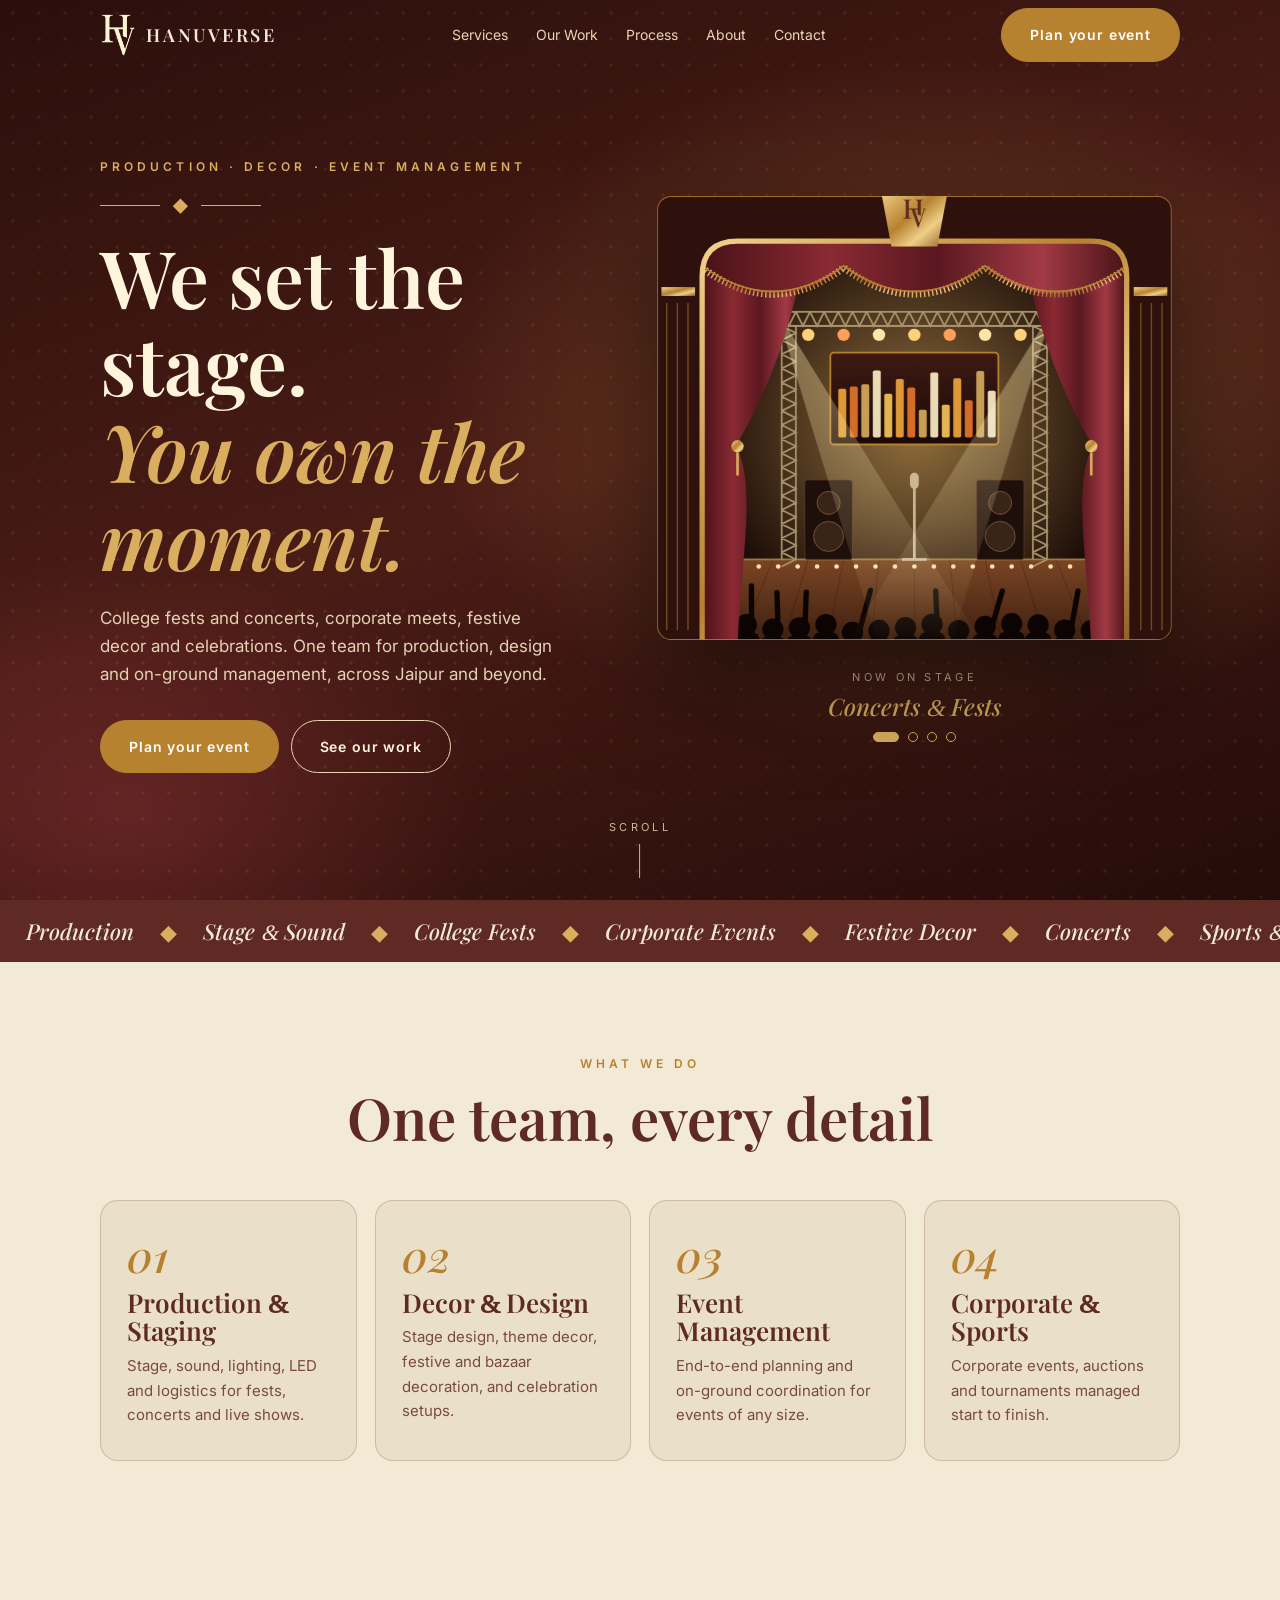
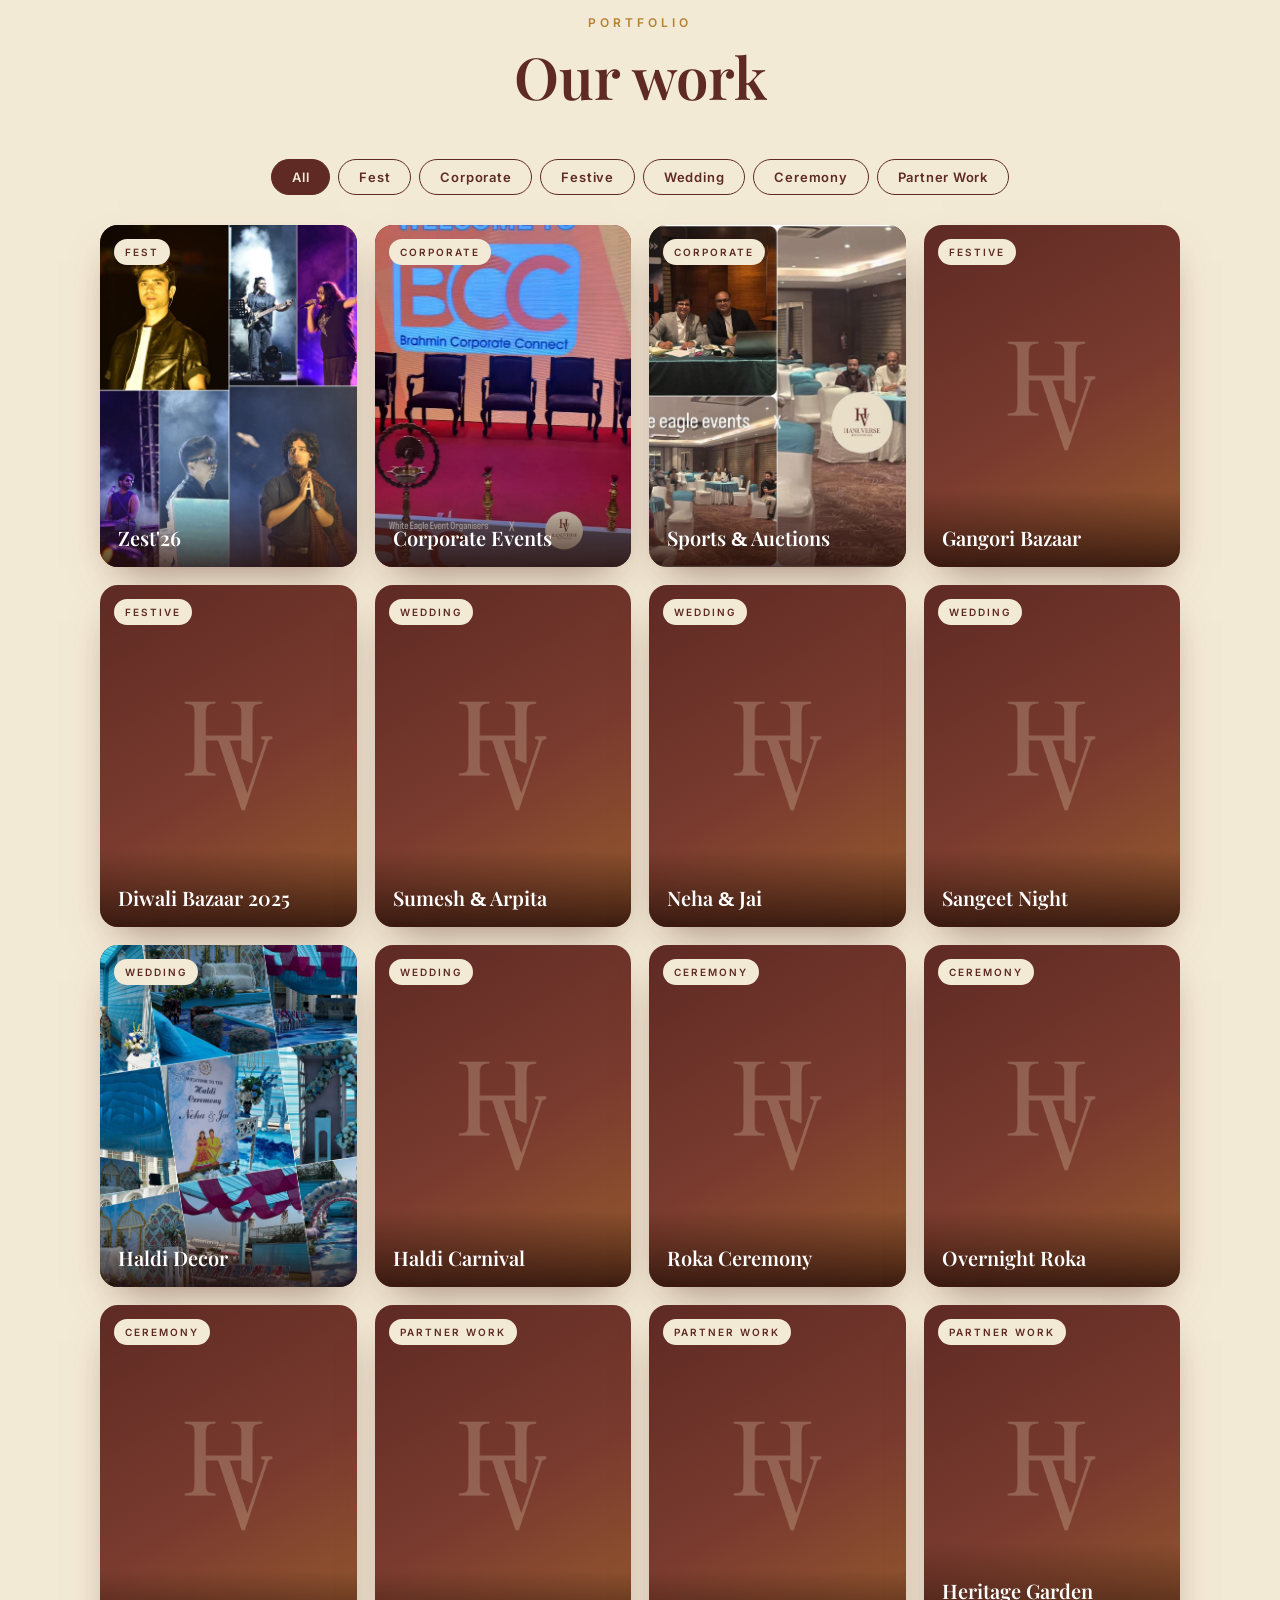
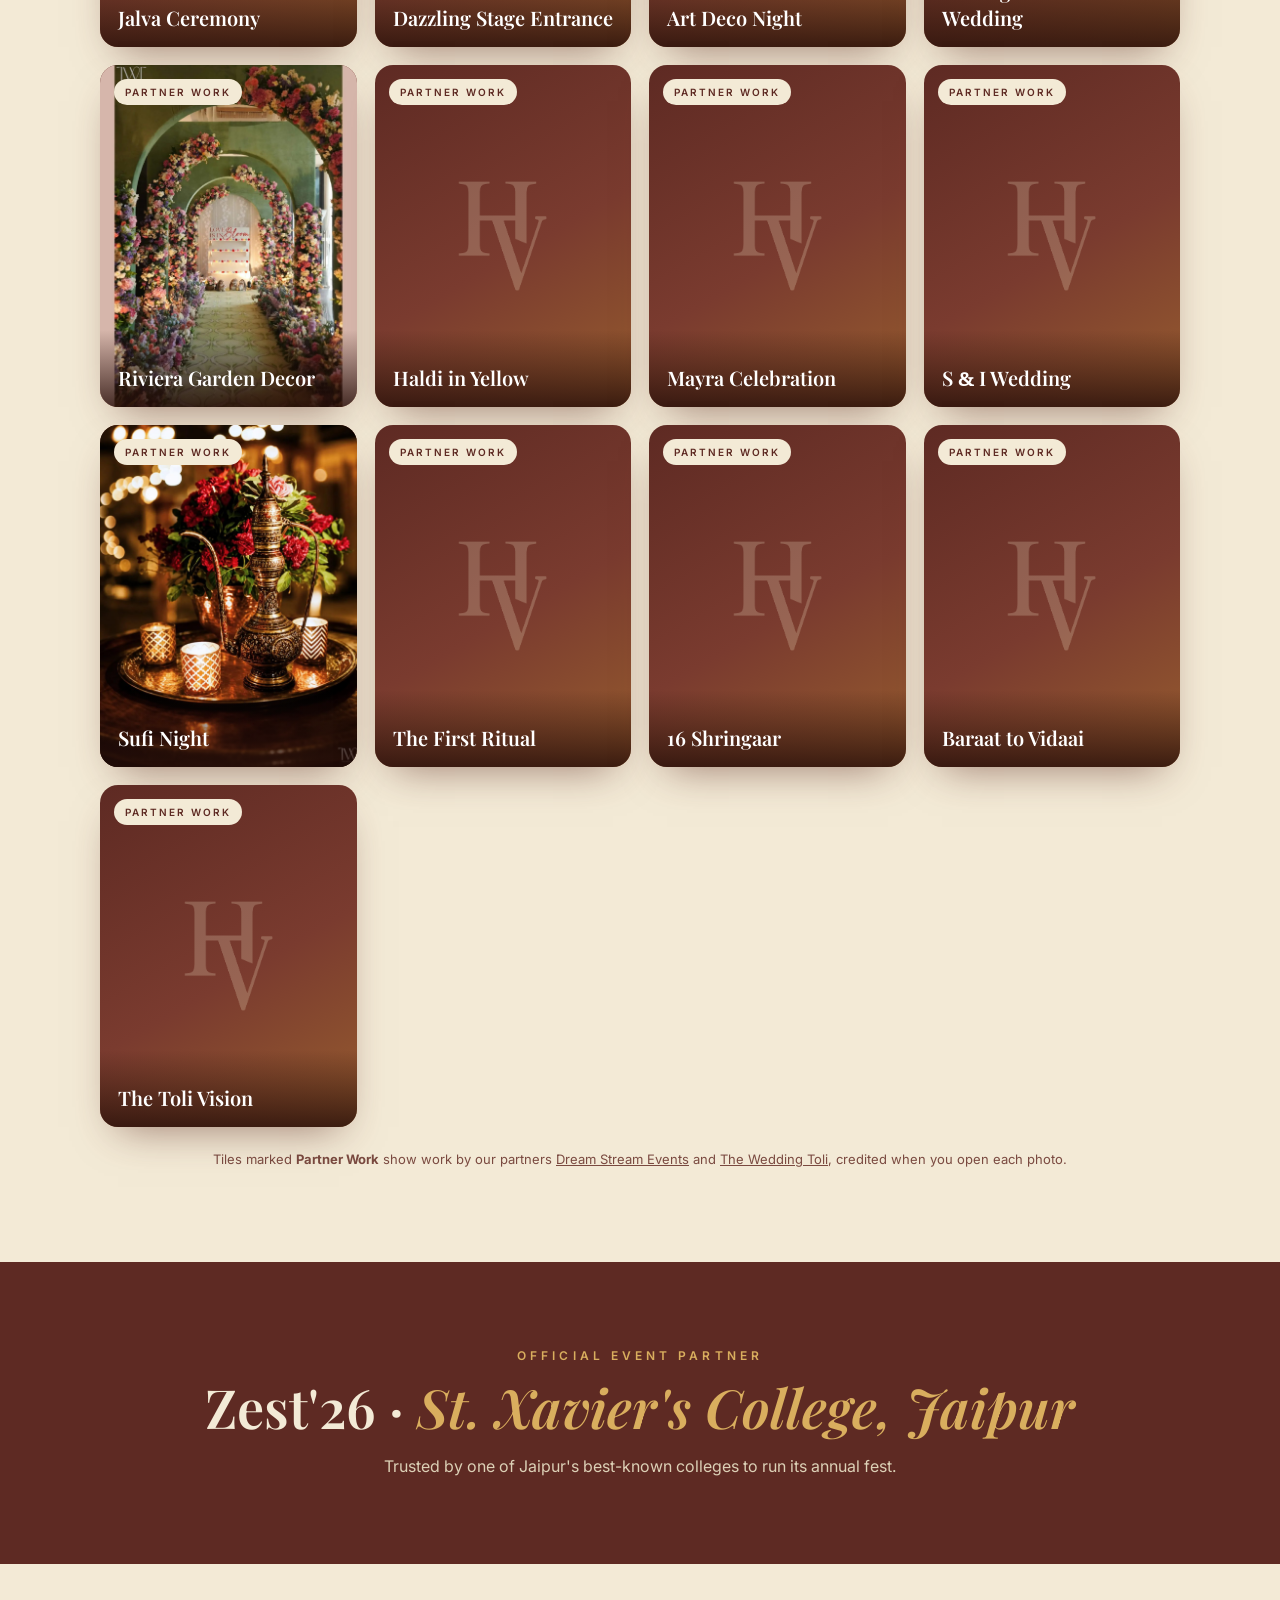
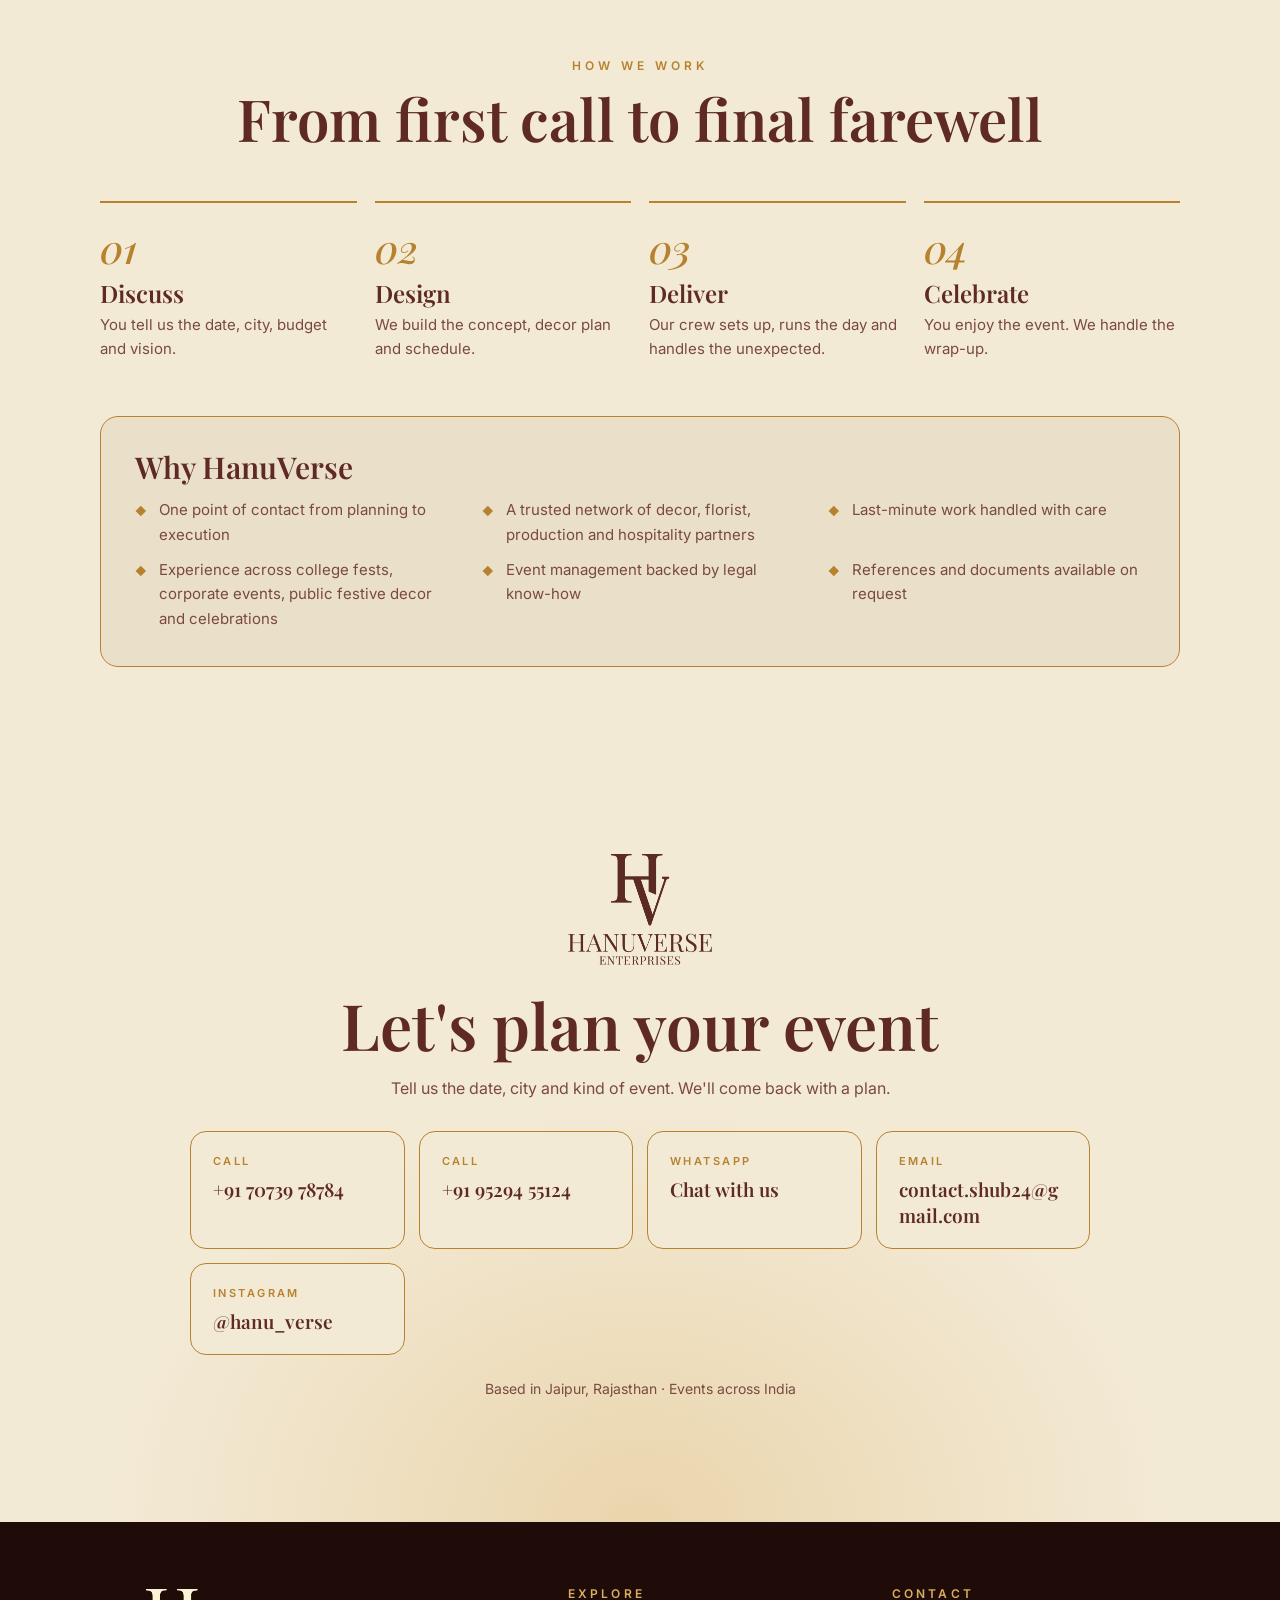
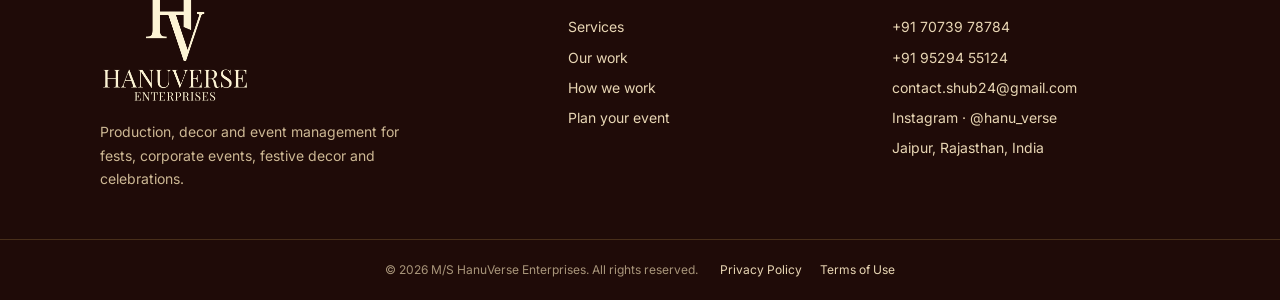
==== index.html @ 7cacaa83 "Add HanuVerse Enterprises website Single-page static site for M/S HanuVerse Enterprises (event produ" ====
<!doctype html>
<html lang="en">
<head>
<meta charset="utf-8">
<meta name="viewport" content="width=device-width, initial-scale=1, viewport-fit=cover">
<title>HanuVerse Enterprises | Event Production, Decor &amp; Management, Jaipur</title>
<meta name="description" content="HanuVerse Enterprises handles event production, stage and decor, and on-ground management for college fests, corporate events, festive decor and celebrations in Jaipur and beyond.">
<meta name="theme-color" content="#F3EAD6">
<meta property="og:type" content="website">
<meta property="og:site_name" content="HanuVerse Enterprises">
<meta property="og:title" content="HanuVerse Enterprises | Event Production, Decor &amp; Management">
<meta property="og:description" content="Production, decor and on-ground management for college fests, corporate events, festive decor and celebrations in Jaipur and beyond.">
<meta property="og:image" content="img/og.jpg">
<meta name="twitter:card" content="summary_large_image">
<link rel="icon" href="img/favicon.png" type="image/png">
<link rel="apple-touch-icon" href="img/apple-touch-icon.png">
<link rel="preconnect" href="https://fonts.googleapis.com">
<link rel="preconnect" href="https://fonts.gstatic.com" crossorigin>
<link href="https://fonts.googleapis.com/css2?family=Playfair+Display:ital,wght@0,500;0,600;0,700;1,500&family=Inter:wght@400;500;600&display=swap" rel="stylesheet">
<script>(function(d){d.classList.add("js");var s=false;try{s=sessionStorage.getItem("hv-seen")==="1";sessionStorage.setItem("hv-seen","1")}catch(e){}if(!s&&!(window.matchMedia&&matchMedia("(prefers-reduced-motion: reduce)").matches))d.classList.add("intro","lock")})(document.documentElement)</script>
<style>
/* plain classic ampersand instead of Playfair's ornate one */
@font-face{font-family:"HV Amp";src:local("Georgia"),local("Times New Roman"),local("Liberation Serif");unicode-range:U+0026}
:root{
  --cream:#F3EAD6; --paper:#EADFC8; --stone:#DCD0B6; --ink:#5E2A23; --ink-2:#7A4A40;
  --gold:#B7822F; --gold-2:#D9AE5E; --line:rgba(91,42,34,.2);
  --serif:"HV Amp","Playfair Display",Georgia,serif;
}
*{box-sizing:border-box;margin:0;padding:0}
html{scroll-behavior:smooth}
body{background:var(--cream);color:var(--ink);font:400 16px/1.65 Inter,system-ui,sans-serif;-webkit-font-smoothing:antialiased;overflow-x:hidden}
html.lock{overflow:hidden}
h1,h2,h3{font-family:var(--serif);font-weight:600;line-height:1.1}
a{color:inherit}
img{display:block;max-width:100%}
.wrap{max-width:1120px;margin:0 auto;padding:0 20px}
.eyebrow{font-size:12px;letter-spacing:.34em;color:var(--gold);text-transform:uppercase;font-weight:600}
.btn{display:inline-block;background:var(--ink);color:var(--cream);padding:14px 28px;border-radius:999px;text-decoration:none;font-weight:600;font-size:14px;letter-spacing:.06em;border:1.5px solid var(--ink);transition:.25s;cursor:pointer}
.btn:hover{background:var(--gold);border-color:var(--gold);transform:translateY(-2px);box-shadow:0 10px 24px -10px rgba(91,42,34,.5)}
.btn.ghost{background:transparent;color:var(--ink)}
.btn.ghost:hover{background:var(--ink);color:var(--cream);border-color:var(--ink)}

/* ---------- opening: velvet curtain reveal ---------- */
#intro{display:none;position:fixed;inset:0;z-index:100;overflow:hidden;background:#140605;cursor:pointer}
html.intro #intro{display:block}
#intro .cur{position:absolute;top:0;bottom:0;width:51%;z-index:2;transition:transform 1.8s cubic-bezier(.7,0,.2,1);
  background:linear-gradient(90deg,rgba(0,0,0,.4),transparent 25%,transparent 75%,rgba(0,0,0,.4)),repeating-linear-gradient(90deg,#4A1218 0,#7E2630 22px,#A23A45 31px,#6A1C25 46px,#4A1218 58px)}
#intro .cur.l{left:0}#intro .cur.r{right:0}
#intro .cur::after{content:"";position:absolute;left:0;right:0;bottom:0;height:30px;border-top:4px solid #B7822F;background:repeating-linear-gradient(90deg,#E2B866 0 2px,transparent 2px 6px)}
#intro.open .cur.l{transform:translateX(-102%)}#intro.open .cur.r{transform:translateX(102%)}
#intro .val{position:absolute;left:0;right:0;top:0;height:84px;z-index:3;transition:transform 1.5s .15s cubic-bezier(.7,0,.2,1);
  background:repeating-linear-gradient(90deg,#4A1218 0,#7E2630 22px,#A23A45 31px,#6A1C25 46px,#4A1218 58px);border-bottom:4px solid #B7822F;box-shadow:0 10px 30px rgba(0,0,0,.5)}
#intro .val::after{content:"";position:absolute;left:0;right:0;top:100%;height:34px;background:radial-gradient(circle at 50% 0,#7E2630 0 30px,#D9AE5E 31px 34px,transparent 35px) 0 0/76px 34px repeat-x}
#intro.open .val{transform:translateY(-150%)}
#intro .ctr{position:absolute;inset:0;z-index:4;display:grid;place-items:center;text-align:center;color:var(--cream);transition:opacity .7s,transform 1.4s}
#intro.open .ctr{opacity:0;transform:scale(1.12)}
#intro .ctr>div{position:relative}
#intro .ctr>div::before{content:"";position:absolute;left:50%;top:42%;width:min(120vw,680px);aspect-ratio:1;translate:-50% -50%;border-radius:50%;z-index:-1;
  background:radial-gradient(circle,rgba(255,206,120,.42),rgba(255,206,120,.08) 45%,transparent 66%);animation:spotin 1.4s both}
#intro .ctr img{width:min(62vw,290px);margin:0 auto 24px;animation:pop 1.2s .15s cubic-bezier(.2,.9,.3,1.15) both;filter:drop-shadow(0 6px 24px rgba(0,0,0,.45))}
#intro .orn{display:flex;align-items:center;justify-content:center;gap:12px;color:var(--gold-2);opacity:0;animation:rise .8s .8s forwards}
#intro .orn i{width:56px;height:1px;background:var(--gold-2)}
#intro .line{margin-top:12px;font:italic 500 clamp(22px,4.4vw,32px) var(--serif);opacity:0;animation:rise .8s 1s forwards}
#intro .sub{margin-top:8px;font-size:11px;letter-spacing:.32em;text-transform:uppercase;color:var(--gold-2);opacity:0;animation:rise .8s 1.3s forwards}
@keyframes spotin{from{opacity:0;transform:scale(.6)}to{opacity:1;transform:none}}
@keyframes pop{from{transform:scale(.6);opacity:0}to{transform:none;opacity:1}}
@keyframes rise{from{transform:translateY(14px);opacity:0}to{transform:none;opacity:1}}

/* ---------- nav ---------- */
nav{position:fixed;top:0;left:0;right:0;z-index:20;transition:.3s}
nav.solid{background:rgba(243,234,214,.92);backdrop-filter:blur(10px);border-bottom:1px solid var(--line)}
nav .wrap{display:flex;align-items:center;justify-content:space-between;height:70px}
.brand{display:flex;align-items:center;gap:10px;text-decoration:none;font:600 18px var(--serif);letter-spacing:.14em}
.brand img{height:44px;width:auto}
nav ul{display:flex;gap:28px;list-style:none;font-size:14px}
nav ul a{text-decoration:none;color:var(--ink-2);transition:.2s}
nav ul a:hover{color:var(--gold)}
nav:not(.solid) .brand{color:var(--cream)}
nav:not(.solid) ul a{color:#E8D6B4}
nav:not(.solid) .btn{background:var(--gold);border-color:var(--gold);color:#fff}
.brand .lt{display:none}nav:not(.solid) .brand .dk{display:none}nav:not(.solid) .brand .lt{display:block}
.menu{display:none;background:none;border:0;width:44px;height:44px;cursor:pointer;color:var(--ink)}
.menu span{display:block;width:22px;height:2px;background:currentColor;margin:5px auto;transition:.3s}
nav:not(.solid) .menu{color:var(--cream)}
nav.open .menu span:nth-child(1){transform:translateY(7px) rotate(45deg)}nav.open .menu span:nth-child(2){opacity:0}nav.open .menu span:nth-child(3){transform:translateY(-7px) rotate(-45deg)}
@media(max-width:760px){.brand span{display:none}nav .wrap>.btn{display:none}.menu{display:block}
  nav ul{display:none;position:absolute;top:70px;left:0;right:0;flex-direction:column;gap:0;background:var(--cream);border-bottom:1px solid var(--line);padding:6px 20px 14px;box-shadow:0 20px 30px -20px rgba(0,0,0,.4)}
  nav.open ul{display:flex}nav ul a,nav:not(.solid) ul a{display:block;padding:13px 0;font-size:17px;color:var(--ink);border-bottom:1px solid var(--line)}}

/* ---------- hero: classical stage ---------- */
.hero{min-height:100svh;display:grid;align-items:center;position:relative;overflow:hidden;padding:110px 0 80px;color:var(--cream);
  background:radial-gradient(55% 55% at 72% 45%,rgba(226,170,80,.30),transparent 70%),radial-gradient(40% 40% at 10% 90%,rgba(166,58,69,.35),transparent 70%),linear-gradient(160deg,#2B0F0B 0%,#4A1C16 50%,#240C09 100%)}
.hero::before{content:"";position:absolute;inset:0;opacity:.07;background:radial-gradient(circle at 50% 50%,#F3D38E 0 1.5px,transparent 2px) 0 0/26px 26px}
.hero .wrap{display:grid;grid-template-columns:1fr 1.05fr;gap:44px;align-items:center;position:relative;z-index:2}
.hero .eyebrow{color:var(--gold-2)}
.hero .rule{display:flex;align-items:center;gap:12px;color:var(--gold-2);margin:16px 0 4px}.hero .rule i{width:60px;height:1px;background:var(--gold-2)}
.hero h1{font-size:clamp(42px,6.2vw,80px);margin:14px 0 22px;color:#FFF4DC}
.hero h1 em{color:var(--gold-2);font-style:italic;display:block}
.hero p{max-width:470px;color:#E3D2B4;font-size:17px;margin-bottom:32px}
.hero .btn{background:var(--gold);border-color:var(--gold);color:#fff}
.hero .btn:hover{background:#FFF4DC;border-color:#FFF4DC;color:var(--ink)}
.hero .btn.ghost{background:transparent;border-color:#E8D6B4;color:#FFF4DC}
.hero .btn.ghost:hover{background:#FFF4DC;color:var(--ink)}
.cta{display:flex;gap:12px;flex-wrap:wrap}
.stage-wrap{width:100%;max-width:580px;margin-inline:auto;filter:drop-shadow(0 40px 50px rgba(0,0,0,.55))}
#stage{width:100%;height:auto;display:block}
#stage.paused *{animation-play-state:paused!important}
#stage .scene{opacity:0;transform:translateY(14px);transition:opacity .9s ease,transform .9s ease}
#stage .scene.on{opacity:1;transform:none}
#stage .tw{animation:tw 2.4s ease-in-out infinite}
@keyframes tw{50%{opacity:.25}}
#stage .par{animation:tw 1.3s ease-in-out infinite}
#stage .eq{transform-box:fill-box;transform-origin:50% 100%;animation:eq .8s ease-in-out infinite alternate}
@keyframes eq{from{transform:scaleY(.2)}to{transform:scaleY(1)}}
#stage .flick{transform-box:fill-box;transform-origin:50% 100%;animation:flick .45s ease-in-out infinite alternate}
@keyframes flick{to{transform:scaleY(1.35) scaleX(.82)}}
#stage .strand{transform-box:fill-box;transform-origin:50% 0;animation:sway 4.5s ease-in-out infinite alternate}
@keyframes sway{from{transform:rotate(-3deg)}to{transform:rotate(3deg)}}
#stage .curtain{transform-box:fill-box;transform-origin:50% 0;animation:curt 7s ease-in-out infinite alternate}
@keyframes curt{from{transform:skewX(-1deg)}to{transform:skewX(1deg)}}
#stage .beam{transform-box:fill-box;transform-origin:50% 0;animation:beam 7s ease-in-out infinite alternate;mix-blend-mode:screen}
@keyframes beam{from{transform:rotate(-9deg)}to{transform:rotate(9deg)}}
#stage .glow{animation:glow 4s ease-in-out infinite alternate}
@keyframes glow{from{opacity:.45}to{opacity:.85}}
.now{margin-top:20px;text-align:center;font-size:11px;letter-spacing:.3em;text-transform:uppercase;color:#CDB894}
.now b{display:block;margin-top:4px;font:italic 500 24px var(--serif);letter-spacing:0;text-transform:none;color:var(--gold-2);min-height:32px}
.dots{display:flex;gap:9px;justify-content:center;margin-top:10px}
.dots button{width:10px;height:10px;border-radius:50%;border:1px solid var(--gold-2);background:transparent;cursor:pointer;padding:0;transition:.3s}
.dots button.on{background:var(--gold-2);width:26px;border-radius:6px}
@media(max-width:860px){.hero .wrap{grid-template-columns:1fr;gap:28px}.stage-wrap{max-width:440px}.scroll{display:none}}
.scroll{position:absolute;bottom:22px;left:50%;translate:-50% 0;font-size:11px;letter-spacing:.3em;color:#CDB894;z-index:2}
.scroll::after{content:"";display:block;width:1px;height:34px;background:#CDB894;margin:8px auto 0;animation:line 1.8s infinite}
@keyframes line{0%{transform:scaleY(0);transform-origin:top}50%{transform:scaleY(1);transform-origin:top}51%{transform-origin:bottom}100%{transform:scaleY(0);transform-origin:bottom}}

/* ---------- picture tiles (real photo or branded fallback) ---------- */
.tile{position:relative;aspect-ratio:4/5;border-radius:18px;overflow:hidden;background:linear-gradient(150deg,var(--ink) 0%,#7A3B2F 55%,var(--gold) 150%);box-shadow:0 18px 40px -18px rgba(91,42,34,.6)}
.tile::before{content:"";position:absolute;inset:0;background:url(img/logo-mark-light.png) center/38% no-repeat;opacity:.22}
.tile img.ph{position:absolute;inset:0;width:100%;height:100%;object-fit:cover;transition:transform .8s}
.tile:hover img.ph{transform:scale(1.07)}
.tile .cap{position:absolute;left:0;right:0;bottom:0;padding:34px 18px 16px;color:#fff;background:linear-gradient(transparent,rgba(40,15,10,.82));font:600 20px var(--serif)}

/* ---------- ribbon ---------- */
.ribbon{background:var(--ink);color:var(--cream);overflow:hidden;white-space:nowrap;padding:16px 0;font:italic 500 22px var(--serif)}
.ribbon div{display:inline-block;animation:marq 32s linear infinite}
.ribbon span{margin:0 26px}.ribbon i{color:var(--gold-2);font-style:normal}
@keyframes marq{to{transform:translateX(-50%)}}

/* ---------- sections ---------- */
section{padding:92px 0}
.head{text-align:center;margin-bottom:50px}
.head h2{font-size:clamp(34px,5.4vw,58px);margin-top:12px}
.grid{display:grid;gap:18px;grid-template-columns:repeat(auto-fit,minmax(230px,1fr))}
.card{background:var(--paper);border:1px solid var(--line);border-radius:18px;padding:32px 26px;transition:.35s;position:relative;overflow:hidden}
.card:hover{transform:translateY(-8px);background:var(--ink);color:var(--cream);box-shadow:0 24px 40px -22px rgba(91,42,34,.7)}
.card:hover p{color:var(--stone)}
.card .n{font:italic 500 44px var(--serif);color:var(--gold);line-height:1}
.card h3{font-size:26px;margin:12px 0 8px}
.card p{font-size:15px;color:var(--ink-2);transition:.35s}

.stats{background:var(--paper);border-block:1px solid var(--line);padding:56px 0}
.stats .grid{text-align:center}
.stats b{font:600 58px var(--serif);color:var(--gold);display:block;line-height:1}
.stats span{font-size:12px;letter-spacing:.18em;text-transform:uppercase;color:var(--ink-2)}

.filters{display:flex;gap:8px;justify-content:center;flex-wrap:wrap;margin-bottom:30px}
.filters button{font:600 13px Inter,sans-serif;letter-spacing:.06em;padding:9px 20px;border-radius:999px;border:1.5px solid var(--ink);background:transparent;color:var(--ink);cursor:pointer;transition:.2s}
.filters button.on,.filters button:hover{background:var(--ink);color:var(--cream)}
.work{display:grid;gap:18px;grid-template-columns:repeat(auto-fill,minmax(min(250px,44%),1fr))}
.work .tile{cursor:zoom-in;aspect-ratio:3/4}
#lb small a{text-decoration:underline}
.work .tile.hide{display:none}
.tag{position:absolute;top:14px;left:14px;z-index:2;font-size:10px;letter-spacing:.2em;text-transform:uppercase;font-weight:600;background:var(--cream);color:var(--ink);padding:5px 11px;border-radius:999px}

.band{background:var(--ink);color:var(--cream);text-align:center;padding:84px 0;position:relative;overflow:hidden}
.band h2{font-size:clamp(30px,5vw,54px);margin-top:12px}
.band h2 em{color:var(--gold-2)}
.band p{max-width:520px;margin:16px auto 0;color:var(--stone)}

.steps{display:grid;gap:18px;grid-template-columns:repeat(auto-fit,minmax(200px,1fr));counter-reset:s}
.step{border-top:2px solid var(--gold);padding-top:18px}
.step::before{counter-increment:s;content:"0" counter(s);font:italic 500 40px var(--serif);color:var(--gold)}
.step h3{font-size:24px;margin:6px 0}
.step p{font-size:15px;color:var(--ink-2)}

.panel{margin-top:54px;border:1px solid var(--gold);border-radius:18px;padding:34px;background:var(--paper)}
.panel ul{margin-top:14px;display:grid;gap:10px 30px;grid-template-columns:repeat(auto-fit,minmax(260px,1fr));list-style:none}
.panel li{padding-left:24px;position:relative;font-size:15px;color:var(--ink-2)}
.panel li::before{content:"◆";position:absolute;left:0;color:var(--gold);font-size:11px;top:4px}

.contact{text-align:center;background:radial-gradient(60% 80% at 50% 100%,rgba(217,174,94,.35),transparent 70%)}
.contact img{width:150px;margin:0 auto 22px}
.contact h2{font-size:clamp(34px,6vw,64px)}
.contact p{max-width:520px;margin:14px auto 30px;color:var(--ink-2)}
.ccards{display:grid;grid-template-columns:repeat(auto-fit,minmax(200px,1fr));gap:14px;max-width:900px;margin:0 auto 22px;text-align:left}
.ccard{display:block;padding:20px 22px;border:1px solid var(--gold);border-radius:16px;background:var(--cream);text-decoration:none;transition:.25s}
.ccard:hover{background:var(--ink);color:var(--cream);transform:translateY(-3px)}
.ccard small{display:block;font-size:11px;font-weight:600;letter-spacing:.22em;text-transform:uppercase;color:var(--gold)}
.ccard b{display:block;margin-top:6px;font:600 19px var(--serif);overflow-wrap:anywhere}
.where{font-size:14px}
.foot{background:#1F0B08;color:#CDB894;padding:64px 0 0;font-size:14px}
.fgrid{display:grid;gap:36px;grid-template-columns:1.5fr 1fr 1fr}
.flogo{width:150px;margin-bottom:16px}
.foot p{max-width:320px;line-height:1.7}
.foot h4{font:600 12px Inter,sans-serif;letter-spacing:.26em;text-transform:uppercase;color:var(--gold-2);margin-bottom:14px}
.foot a,.fgrid span{display:block;color:#E8D6B4;text-decoration:none;margin:7px 0}
.foot a:hover{color:var(--gold-2)}
.fbot{border-top:1px solid rgba(217,174,94,.22);margin-top:48px;padding:20px;text-align:center;font-size:12px;color:#A8957A}
.fbot .legal{display:inline-flex;gap:18px;margin-left:22px}.fbot .legal a{display:inline;margin:0;color:#E8D6B4}
@media(max-width:700px){.fbot .legal{display:flex;justify-content:center;margin:10px 0 0}}
@media(max-width:700px){.fgrid{grid-template-columns:1fr}}

.pnote{text-align:center;font-size:13px;color:var(--ink-2);margin-top:22px}

/* lightbox */
#lb{position:fixed;inset:0;z-index:60;background:rgba(40,15,10,.92);display:none;place-items:center;padding:20px;cursor:zoom-out}
#lb.open{display:grid}
.lbx{position:absolute;top:16px;right:18px;width:46px;height:46px;border-radius:50%;border:1px solid var(--gold-2);background:rgba(0,0,0,.3);color:var(--cream);font-size:26px;line-height:1;cursor:pointer}
.tile:focus-visible,.btn:focus-visible,.ccard:focus-visible{outline:3px solid var(--gold-2);outline-offset:3px}
#lb figure{max-width:min(92vw,900px);text-align:center;color:var(--cream)}
#lb img{max-height:78vh;margin:0 auto;border-radius:12px}
#lb .ph-fallback{width:min(80vw,420px);aspect-ratio:4/5;border-radius:18px;background:linear-gradient(150deg,var(--ink),#7A3B2F 55%,var(--gold) 150%);display:grid;place-items:center;margin:0 auto}
#lb .ph-fallback img{width:50%;opacity:.6}
#lb figcaption{margin-top:14px;font:600 22px var(--serif)}
#lb small{display:block;color:var(--stone);font:400 14px Inter}

/* reveal */
.js .rv{opacity:0;transform:translateY(34px);transition:opacity .9s,transform .9s cubic-bezier(.2,.7,.2,1)}
.js .rv.in{opacity:1;transform:none}
@media(prefers-reduced-motion:reduce){*{animation:none!important;transition:none!important}.js .rv{opacity:1;transform:none}}
</style>
</head>
<body>

<div id="intro" aria-label="Opening">
  <div class="cur l"></div><div class="cur r"></div><div class="val"></div>
  <div class="ctr"><div>
    <img src="img/logo-full-light.png" alt="HanuVerse Enterprises">
    <div class="orn"><i></i>◆<i></i></div>
    <div class="line">We set the stage.</div>
    <div class="sub">Production · Decor · Event Management</div>
  </div></div>
</div>

<nav id="nav"><div class="wrap">
  <a class="brand" href="#top"><img class="dk" src="img/logo-mark.png" alt="HanuVerse logo"><img class="lt" src="img/logo-mark-light.png" alt=""><span>HANUVERSE</span></a>
  <ul id="navlinks"><li><a href="#services">Services</a></li><li><a href="#work">Our Work</a></li><li><a href="#process">Process</a></li><li><a href="#about">About</a></li><li><a href="#contact">Contact</a></li></ul>
  <a class="btn" href="#contact">Plan your event</a>
  <button class="menu" aria-label="Open menu" aria-expanded="false" aria-controls="navlinks"><span></span><span></span><span></span></button>
</div></nav>

<header class="hero" id="top">
  <div class="wrap">
    <div>
      <div class="eyebrow rv">Production · Decor · Event Management</div>
      <div class="rule rv"><i></i>◆<i></i></div>
      <h1 class="rv">We set the stage. <em>You own the moment.</em></h1>
      <p class="rv">College fests and concerts, corporate meets, festive decor and celebrations. One team for production, design and on-ground management, across Jaipur and beyond.</p>
      <div class="cta rv"><a class="btn" href="#contact">Plan your event</a><a class="btn ghost" href="#work">See our work</a></div>
    </div>
    <div class="rv">
      <div class="stage-wrap"><svg id="stage" viewBox="0 0 600 520" role="img" aria-label="Animated classical stage showing concerts, corporate events, festive decor and weddings">
  <defs>
    <linearGradient id="gold" x1="0" y1="0" x2="1" y2="1"><stop offset="0" stop-color="#F3D38E"/><stop offset=".45" stop-color="#B7822F"/><stop offset=".7" stop-color="#F0CF88"/><stop offset="1" stop-color="#8E5F23"/></linearGradient>
    <linearGradient id="velv" x1="0" y1="0" x2="1" y2="0"><stop offset="0" stop-color="#4A1218"/><stop offset=".3" stop-color="#8A2A33"/><stop offset=".55" stop-color="#5A1820"/><stop offset=".8" stop-color="#A23A45"/><stop offset="1" stop-color="#4A1218"/></linearGradient>
    <linearGradient id="wood" x1="0" y1="0" x2="0" y2="1"><stop offset="0" stop-color="#7A4524"/><stop offset="1" stop-color="#3A1D0F"/></linearGradient>
    <linearGradient id="beamg" x1="0" y1="0" x2="0" y2="1"><stop offset="0" stop-color="#FFE2A0" stop-opacity=".5"/><stop offset="1" stop-color="#FFE2A0" stop-opacity="0"/></linearGradient>
    <linearGradient id="scr" x1="0" y1="0" x2="0" y2="1"><stop offset="0" stop-color="#3E1A14"/><stop offset="1" stop-color="#1A0907"/></linearGradient>
    <radialGradient id="gl" cx=".5" cy=".5" r=".5"><stop offset="0" stop-color="#F6C66B" stop-opacity=".55"/><stop offset="1" stop-color="#F6C66B" stop-opacity="0"/></radialGradient>
    <clipPath id="rnd"><rect x="9" y="9" width="582" height="502" rx="16"/></clipPath>
  </defs>
  <g clip-path="url(#rnd)">
    <rect width="600" height="520" fill="#170806"/>
    <circle class="glow" cx="300" cy="270" r="250" fill="url(#gl)"/>
    <polygon points="60,420 540,420 600,520 0,520" fill="url(#wood)"/>
    <g id="planks"></g>
    <line x1="60" y1="420" x2="540" y2="420" stroke="#D9AE5E" stroke-width="2" opacity=".6"/>

    <!-- scene 0: concerts & fests -->
    <g class="scene on" id="sc0">
      <g id="truss" stroke="#A8936B" fill="none"></g>
      <rect x="205" y="186" width="190" height="104" rx="4" fill="url(#scr)" stroke="#B7822F" stroke-width="2"/>
      <g id="eqbars"></g>
      <g id="pars"></g>
      <rect x="176" y="330" width="54" height="90" rx="3" fill="#1E0F0B" stroke="#5A3A2A"/><circle cx="203" cy="356" r="13" fill="#3A2418" stroke="#7A5A40"/><circle cx="203" cy="394" r="17" fill="#3A2418" stroke="#7A5A40"/>
      <rect x="370" y="330" width="54" height="90" rx="3" fill="#1E0F0B" stroke="#5A3A2A"/><circle cx="397" cy="356" r="13" fill="#3A2418" stroke="#7A5A40"/><circle cx="397" cy="394" r="17" fill="#3A2418" stroke="#7A5A40"/>
      <line x1="300" y1="338" x2="300" y2="420" stroke="#CDB894" stroke-width="3"/><line x1="286" y1="420" x2="314" y2="420" stroke="#CDB894" stroke-width="3"/><rect x="295" y="322" width="10" height="18" rx="5" fill="#CDB894"/>
      <g id="crowd" fill="#0C0403"></g>
    </g>

    <!-- scene 1: corporate -->
    <g class="scene" id="sc1">
      <rect x="170" y="150" width="260" height="150" rx="6" fill="url(#scr)" stroke="url(#gold)" stroke-width="3"/>
      <image href="img/logo-mark-light.png" x="280" y="166" width="40"/>
      <text x="300" y="248" text-anchor="middle" fill="#F3EAD6" font-family="Playfair Display,Georgia,serif" font-size="17" letter-spacing="6">WELCOME</text>
      <rect x="240" y="262" width="120" height="3" fill="#D9AE5E" opacity=".8"/><rect x="262" y="274" width="76" height="3" fill="#D9AE5E" opacity=".45"/>
      <rect x="182" y="342" width="26" height="34" rx="5" fill="#3A1A12"/><rect x="224" y="342" width="26" height="34" rx="5" fill="#3A1A12"/><rect x="266" y="342" width="26" height="34" rx="5" fill="#3A1A12"/>
      <rect x="164" y="370" width="146" height="10" fill="#F3EAD6"/><rect x="168" y="380" width="138" height="40" fill="#E6D7B6"/>
      <circle cx="236" cy="364" r="5" fill="#E8782A"/><circle cx="244" cy="362" r="5" fill="#F2A93B"/><circle cx="252" cy="365" r="5" fill="#FFF1C9"/>
      <rect x="370" y="342" width="76" height="9" rx="2" fill="#7A4A2A"/><polygon points="376,351 440,351 433,420 383,420" fill="#5A2E1A"/><rect x="392" y="362" width="32" height="40" fill="url(#gold)"/>
      <path d="M408 342q-4-20 10-28" stroke="#CDB894" stroke-width="2" fill="none"/>
    </g>

    <!-- scene 2: festive & bazaar -->
    <g class="scene" id="sc2">
      <g id="bunting"></g>
      <g id="lanterns"></g>
      <ellipse cx="300" cy="468" rx="96" ry="22" fill="none" stroke="#E8782A" stroke-width="3"/>
      <ellipse cx="300" cy="468" rx="70" ry="15" fill="none" stroke="#F7C85A" stroke-width="3"/>
      <ellipse cx="300" cy="468" rx="40" ry="8" fill="#A63A44"/>
      <g id="rangoli"></g>
      <g id="diyas"></g>
    </g>

    <!-- scene 3: weddings & celebrations -->
    <g class="scene" id="sc3">
      <path id="warch" d="M205 420V260A95 95 0 0 1 395 260V420" fill="none" stroke="url(#gold)" stroke-width="7" stroke-linecap="round"/>
      <g id="wflowers"></g>
      <rect x="252" y="362" width="96" height="40" rx="14" fill="#F3EAD6"/><rect x="244" y="384" width="112" height="30" rx="11" fill="#E6D7B6"/>
      <g id="wvases"></g>
    </g>

    <polygon class="beam" points="96,60 120,60 260,520 380,520" fill="url(#beamg)"/>
    <polygon class="beam" style="animation-delay:-3.5s" points="504,60 480,60 340,520 220,520" fill="url(#beamg)"/>
    <g id="foot"></g>

    <!-- drapes -->
    <path class="curtain" d="M60 60H178C162 170 124 248 98 292C122 334 104 420 100 520H60Z" fill="url(#velv)"/>
    <path class="curtain" d="M540 60H422C438 170 476 248 502 292C478 334 496 420 500 520H540Z" fill="url(#velv)"/>
    <circle cx="100" cy="292" r="7" fill="url(#gold)"/><path d="M100 299v26" stroke="#D9AE5E" stroke-width="3"/>
    <circle cx="500" cy="292" r="7" fill="url(#gold)"/><path d="M500 299v26" stroke="#D9AE5E" stroke-width="3"/>
    <path d="M60 60H540V90Q460 150 380 90Q300 150 220 90Q140 150 60 90Z" fill="url(#velv)"/>
    <path d="M60 90Q140 150 220 90Q300 150 380 90Q460 150 540 90" fill="none" stroke="url(#gold)" stroke-width="8" stroke-dasharray="1.6 3"/>
    <path d="M60 88Q140 146 220 88Q300 146 380 88Q460 146 540 88" fill="none" stroke="#B7822F" stroke-width="2"/>

    <!-- proscenium frame -->
    <path fill-rule="evenodd" fill="#2E100C" d="M0 0H600V520H0Z M60 520V100Q60 60 100 60H500Q540 60 540 100V520Z"/>
    <path d="M60 520V100Q60 60 100 60H500Q540 60 540 100V520" fill="none" stroke="url(#gold)" stroke-width="6"/>
    <rect x="9" y="9" width="582" height="502" rx="16" fill="none" stroke="#B7822F" stroke-width="2" opacity=".8"/>
    <g stroke="#B7822F" stroke-width="1.5" opacity=".55"><path d="M20 130V500M32 130V500M44 130V500M556 130V500M568 130V500M580 130V500"/></g>
    <rect x="14" y="112" width="38" height="10" fill="url(#gold)"/><rect x="548" y="112" width="38" height="10" fill="url(#gold)"/>
    <path d="M262 2H338L326 66H274Z" fill="url(#gold)"/>
    <image href="img/logo-mark.png" x="286" y="12" width="28"/>
  </g>
</svg></div>
      <div class="now">Now on stage<b id="sceneName">Concerts &amp; Fests</b></div>
      <div class="dots" id="dots"></div>
    </div>
  </div>
  <div class="scroll">SCROLL</div>
</header>

<main>
<div class="ribbon" aria-hidden="true"><div id="rib"></div></div>

<section id="services"><div class="wrap">
  <div class="head rv"><div class="eyebrow">What we do</div><h2>One team, every detail</h2></div>
  <div class="grid">
    <div class="card rv"><div class="n">01</div><h3>Production &amp; Staging</h3><p>Stage, sound, lighting, LED and logistics for fests, concerts and live shows.</p></div>
    <div class="card rv"><div class="n">02</div><h3>Decor &amp; Design</h3><p>Stage design, theme decor, festive and bazaar decoration, and celebration setups.</p></div>
    <div class="card rv"><div class="n">03</div><h3>Event Management</h3><p>End-to-end planning and on-ground coordination for events of any size.</p></div>
    <div class="card rv"><div class="n">04</div><h3>Corporate &amp; Sports</h3><p>Corporate events, auctions and tournaments managed start to finish.</p></div>
  </div>
</div></section>

<section class="stats" id="statsSection" hidden><div class="wrap"><div class="grid" id="stats"></div></div></section>

<section id="work" style="padding-top:60px"><div class="wrap">
  <div class="head rv"><div class="eyebrow">Portfolio</div><h2>Our work</h2></div>
  <div class="filters rv" id="filters"></div>
  <div class="work" id="workGrid"></div>
  <p class="pnote">Tiles marked <b>Partner Work</b> show work by our partners <a href="https://www.instagram.com/dream.stream.events/" target="_blank" rel="noopener">Dream Stream Events</a> and <a href="https://www.instagram.com/the_wedding_toli_india/" target="_blank" rel="noopener">The Wedding Toli</a>, credited when you open each photo.</p>
</div></section>

<div class="band" id="partner"><div class="wrap rv">
  <div class="eyebrow" style="color:var(--gold-2)">Official Event Partner</div>
  <h2>Zest'26 · <em>St. Xavier's College, Jaipur</em></h2>
  <p>Trusted by one of Jaipur's best-known colleges to run its annual fest.</p>
</div></div>

<section id="process"><div class="wrap">
  <div class="head rv"><div class="eyebrow">How we work</div><h2>From first call to final farewell</h2></div>
  <div class="steps">
    <div class="step rv"><h3>Discuss</h3><p>You tell us the date, city, budget and vision.</p></div>
    <div class="step rv"><h3>Design</h3><p>We build the concept, decor plan and schedule.</p></div>
    <div class="step rv"><h3>Deliver</h3><p>Our crew sets up, runs the day and handles the unexpected.</p></div>
    <div class="step rv"><h3>Celebrate</h3><p>You enjoy the event. We handle the wrap-up.</p></div>
  </div>
  <div class="panel rv" id="about">
    <h3 style="font-size:30px">Why HanuVerse</h3>
    <ul>
      <li>One point of contact from planning to execution</li>
      <li>A trusted network of decor, florist, production and hospitality partners</li>
      <li>Last-minute work handled with care</li>
      <li>Experience across college fests, corporate events, public festive decor and celebrations</li>
      <li>Event management backed by legal know-how</li>
      <li>References and documents available on request</li>
    </ul>
  </div>
</div></section>

<section class="contact" id="contact"><div class="wrap rv">
  <img src="img/logo-full.png" alt="HanuVerse logo">
  <h2>Let's plan your event</h2>
  <p>Tell us the date, city and kind of event. We'll come back with a plan.</p>
  <div class="ccards">
    <a class="ccard" href="tel:+917073978784"><small>Call</small><b>+91 70739 78784</b></a>
    <a class="ccard" href="tel:+919529455124"><small>Call</small><b>+91 95294 55124</b></a>
    <a class="ccard" href="https://wa.me/917073978784" target="_blank" rel="noopener"><small>WhatsApp</small><b>Chat with us</b></a>
    <a class="ccard" href="mailto:contact.shub24@gmail.com"><small>Email</small><b>contact.shub24@gmail.com</b></a>
    <a class="ccard" href="https://www.instagram.com/hanu_verse/" target="_blank" rel="noopener"><small>Instagram</small><b>@hanu_verse</b></a>
  </div>
  <p class="where">Based in Jaipur, Rajasthan · Events across India</p>
</div></section>

</main>

<footer class="foot">
  <div class="wrap fgrid">
    <div>
      <img class="flogo" src="img/logo-full-light.png" alt="HanuVerse Enterprises" loading="lazy">
      <p>Production, decor and event management for fests, corporate events, festive decor and celebrations.</p>
    </div>
    <div>
      <h4>Explore</h4>
      <a href="#services">Services</a><a href="#work">Our work</a><a href="#process">How we work</a><a href="#contact">Plan your event</a>
    </div>
    <div>
      <h4>Contact</h4>
      <a href="tel:+917073978784">+91 70739 78784</a>
      <a href="tel:+919529455124">+91 95294 55124</a>
      <a href="mailto:contact.shub24@gmail.com">contact.shub24@gmail.com</a>
      <a href="https://www.instagram.com/hanu_verse/" target="_blank" rel="noopener">Instagram · @hanu_verse</a>
      <span>Jaipur, Rajasthan, India</span>
    </div>
  </div>
  <div class="fbot">© <span id="yr"></span> M/S HanuVerse Enterprises. All rights reserved.<span class="legal"><a href="privacy.html">Privacy Policy</a><a href="terms.html">Terms of Use</a></span></div>
</footer>

<div id="lb" role="dialog" aria-modal="true" aria-label="Photo"><button class="lbx" aria-label="Close">×</button><figure id="lbf"></figure></div>

<script>
/* ======== EDIT WITH REAL INFORMATION ONLY ========
   img: path to a real photo you own, e.g. "img/zest26.jpg". Leave "" for a branded tile.
   STATS: add true numbers only, e.g. {n:"40+", l:"Events delivered"}. Empty = section hidden. */
const STATS = [];
const EVENTS = [
  {c:"Fest",      n:"Zest'26",              d:"St. Xavier's College, Jaipur. Event partner and management.", img:"img/ig/zest26.jpg"},
  {c:"Corporate", n:"Corporate Events",     d:"Detailed corporate event decor and set design.", img:"img/ig/corporate.jpg"},
  {c:"Corporate", n:"Sports & Auctions",    d:"Auction and tournament management for cricket, football and more.", img:"img/ig/sports-auction.jpg"},
  {c:"Festive",   n:"Gangori Bazaar",       d:"Bazaar decoration for Gangori Bazaar Vyapaar Mandal.", img:"img/ig/gangori-bazaar.jpg"},
  {c:"Festive",   n:"Diwali Bazaar 2025",   d:"Festive Diwali lighting and decor for the bazaar.", img:"img/ig/diwali-bazaar.jpg"},
  {c:"Wedding",   n:"Sumesh & Arpita",      d:"Sangeet and haldi at K K Royal Hotel, with partner decor and production.", img:"img/ig/sumesh-arpita.jpg"},
  {c:"Wedding",   n:"Neha & Jai",           d:"Wedding celebration decor and haldi theme.", img:"img/ig/neha-jai.jpg"},
  {c:"Wedding",   n:"Sangeet Night",        d:"An immersive sangeet designed so every corner is photo-ready.", img:"img/ig/sangeet.jpg"},
  {c:"Wedding",   n:"Haldi Decor",          d:"Modern haldi decor ideas, with custom games and immersive setups.", img:"img/ig/haldi-decor.jpg"},
  {c:"Wedding",   n:"Haldi Carnival",       d:"Carnival-style haldi with custom games and yellow-themed decor.", img:"img/ig/haldi-games.jpg"},
  {c:"Ceremony",  n:"Roka Ceremony",        d:"Reema & Shubham's roka, planned and styled.", img:"img/ig/roka-reema.jpg"},
  {c:"Ceremony",  n:"Overnight Roka",       d:"A last-minute roka, themed and delivered on time.", img:"img/ig/roka-overnight.jpg"},
  {c:"Ceremony",  n:"Jalva Ceremony",       d:"Tridha's Jalva ceremony, planned and decorated.", img:"img/ig/jalva.jpg"}
];
/* Partner work: shown under the "Partner Work" tab; the full-size view credits and links the partner. */
const PARTNERS = {
  ds:{n:"Dream Stream Events", u:"https://www.instagram.com/dream.stream.events/"},
  wt:{n:"The Wedding Toli",    u:"https://www.instagram.com/the_wedding_toli_india/"}
};
const PARTNER_WORK = [
  {p:"ds", n:"Dazzling Stage Entrance", img:"img/partners/ds-stage.jpg"},
  {p:"wt", n:"Art Deco Night",          img:"img/partners/wt-artdeco.jpg"},
  {p:"ds", n:"Heritage Garden Wedding", img:"img/partners/ds-heritage.jpg"},
  {p:"wt", n:"Riviera Garden Decor",    img:"img/partners/wt-riviera.jpg"},
  {p:"ds", n:"Haldi in Yellow",         img:"img/partners/ds-haldi.jpg"},
  {p:"wt", n:"Mayra Celebration",       img:"img/partners/wt-mayra.jpg"},
  {p:"ds", n:"S & I Wedding",           img:"img/partners/ds-s-and-i.jpg"},
  {p:"wt", n:"Sufi Night",              img:"img/partners/wt-sufi.jpg"},
  {p:"ds", n:"The First Ritual",        img:"img/partners/ds-ritual.jpg"},
  {p:"wt", n:"16 Shringaar",            img:"img/partners/wt-shringaar.jpg"},
  {p:"ds", n:"Baraat to Vidaai",        img:"img/partners/ds-forever.jpg"},
  {p:"wt", n:"The Toli Vision",         img:"img/partners/wt-vision.jpg"}
];
PARTNER_WORK.forEach(w=>EVENTS.push({c:"Partner Work", n:w.n, d:"Work by "+PARTNERS[w.p].n+".", img:w.img, p:w.p}));
/* ================================================= */
const $ = s => document.querySelector(s);
const tile = (e, cls="") => `<div class="tile ${cls}" data-c="${e.c}" data-i="${EVENTS.indexOf(e)}" tabindex="0" role="button" aria-label="Open photo: ${e.n}">
  ${e.img?`<img class="ph" src="${e.img}" alt="${e.n}" loading="lazy" decoding="async">`:""}<span class="tag">${e.c}</span><div class="cap">${e.n}</div></div>`;

/* animated stage */
(function buildStage(){
  const NS="http://www.w3.org/2000/svg", rnd=(a,b)=>a+Math.random()*(b-a), G=id=>document.getElementById(id);
  const mk=(t,a,p)=>{const e=document.createElementNS(NS,t); for(const k in a) e.setAttribute(k,a[k]); p.appendChild(e); return e;};
  const pal=["#F2A93B","#E8782A","#D9AE5E","#FFF1C9","#F7C85A","#A63A44"];
  const delay=(e,m)=>{e.style.animationDelay=(-rnd(0,m)).toFixed(2)+"s"; return e;};
  for(let i=0;i<=12;i++) mk("line",{x1:60+40*i,y1:420,x2:50*i,y2:520,stroke:"#000",opacity:.22},G("planks"));
  for(let x=80;x<=520;x+=22) delay(mk("circle",{cx:x,cy:428,r:2.6,fill:"#FFE6A8",class:"tw"},G("foot")),2.4);
  // concert
  const tr=G("truss"); let d="M150 140H450M150 156H450";
  for(let x=150;x<450;x+=16) d+=`M${x} 140L${x+8} 156L${x+16} 140`;
  for(const x of [150,434]){ d+=`M${x} 156V420M${x+16} 156V420`; for(let y=156;y<420;y+=16) d+=`M${x} ${y}L${x+16} ${y+8}L${x} ${y+16}`; }
  mk("path",{d,"stroke-width":2},tr);
  for(let i=0;i<14;i++){const h=rnd(30,80); delay(mk("rect",{x:214+i*13,y:282-h,width:9,height:h,rx:2,fill:pal[i%5],class:"eq",opacity:.9},G("eqbars")),.8);}
  for(let i=0;i<7;i++) delay(mk("circle",{cx:180+i*40,cy:166,r:7,fill:["#FFD27A","#FF9F5A","#FFE6A8"][i%3],class:"par"},G("pars")),1.3);
  for(let x=20;x<600;x+=30){const y=rnd(492,506); mk("circle",{cx:x,cy:y,r:12},G("crowd")); mk("rect",{x:x-15,y:y+8,width:30,height:30,rx:10},G("crowd"));
    if(Math.random()<.45) mk("path",{d:`M${x+6} ${y+6}L${x+rnd(4,22)} ${y-rnd(34,52)}`,stroke:"#0C0403","stroke-width":6,"stroke-linecap":"round"},G("crowd"));}
  // festive
  for(const [y0,sag] of [[112,34],[134,26]]){ const b=G("bunting");
    for(let i=0;i<15;i++){const t0=i/15,t1=(i+1)/15,P=t=>[130+340*t,y0+4*sag*t*(1-t)];const[a,b1]=P(t0),[c,d1]=P(t1);
      mk("path",{d:`M${a} ${b1}L${c} ${d1}L${(a+c)/2} ${(b1+d1)/2+20}Z`,fill:pal[(i+(y0>120?2:0))%pal.length]},b);}}
  [175,238,300,362,425].forEach((x,k)=>{const len=[70,96,112,96,70][k]; const g=delay(mk("g",{class:"strand"},G("lanterns")),4.5);
    mk("line",{x1:x,y1:150,x2:x,y2:150+len,stroke:"#D9AE5E","stroke-width":1.4},g);
    delay(mk("circle",{cx:x,cy:150+len+18,r:30,fill:"#FFC86B",opacity:.25,class:"tw"},g),2.4);
    mk("path",{d:`M${x} ${150+len}L${x+15} ${150+len+18}L${x} ${150+len+40}L${x-15} ${150+len+18}Z`,fill:k%2?"#A63A44":"#E8782A",stroke:"#F3D38E","stroke-width":1.5},g);
    mk("line",{x1:x,y1:150+len+40,x2:x,y2:150+len+58,stroke:"#F3D38E","stroke-width":2},g);});
  for(let i=0;i<16;i++){const a=i/16*Math.PI*2; mk("circle",{cx:300+Math.cos(a)*84,cy:468+Math.sin(a)*19,r:4,fill:pal[i%pal.length]},G("rangoli"));}
  for(let x=170;x<=430;x+=26){ if(x>250&&x<350) continue; const g=G("diyas");
    mk("path",{d:`M${x-9} 414Q${x} 426 ${x+9} 414Z`,fill:"#B5651D"},g); delay(mk("ellipse",{cx:x,cy:408,rx:3,ry:6,fill:"#FFD27A",class:"flick"},g),.45);}
  // wedding
  const wa=G("warch"), L=wa.getTotalLength();
  for(let i=0;i<=44;i++){const pt=wa.getPointAtLength(L*i/44); mk("circle",{cx:pt.x+rnd(-3,3),cy:pt.y+rnd(-3,3),r:rnd(5,9),fill:pal[i%5]},G("wflowers"));}
  [[225,404],[375,404]].forEach(([cx,cy])=>{mk("rect",{x:cx-11,y:cy,width:22,height:16,rx:4,fill:"url(#gold)"},G("wvases"));
    for(let i=0;i<10;i++) mk("circle",{cx:cx+rnd(-18,18),cy:cy-rnd(0,26),r:rnd(5,8),fill:pal[i%5]},G("wvases"));});
  // cycle scenes
  const names=["Concerts &amp; Fests","Corporate Events","Festive &amp; Bazaar Decor","Weddings &amp; Celebrations"];
  const sc=[0,1,2,3].map(i=>G("sc"+i)), dots=G("dots"); let cur=0, timer;
  dots.innerHTML=names.map((n,i)=>`<button class="${i?"":"on"}" aria-label="Show ${n}"></button>`).join("");
  const show=n=>{cur=n; sc.forEach((g,i)=>g.classList.toggle("on",i===n)); [...dots.children].forEach((b,i)=>b.classList.toggle("on",i===n)); G("sceneName").innerHTML=names[n];};
  const start=()=>{clearInterval(timer); timer=setInterval(()=>show((cur+1)%4),3800);};
  dots.addEventListener("click",e=>{const i=[...dots.children].indexOf(e.target); if(i>=0){show(i); start();}});
  new IntersectionObserver(([en])=>{ G("stage").classList.toggle("paused",!en.isIntersecting); if(en.isIntersecting) start(); else clearInterval(timer); }).observe(G("stage"));
})();
$("#rib").innerHTML = [...Array(2)].map(()=>["Production","Stage &amp; Sound","College Fests","Corporate Events","Festive Decor","Concerts","Sports &amp; Auctions","Celebrations"].map(t=>`<span>${t}</span><i>◆</i>`).join("")).join("");

const cats = ["All",...new Set(EVENTS.map(e=>e.c))];
$("#filters").innerHTML = cats.map((c,i)=>`<button class="${i?"":"on"}" data-f="${c}" aria-pressed="${!i}">${c}</button>`).join("");
$("#workGrid").innerHTML = EVENTS.map(e=>tile(e)).join("");
$("#filters").addEventListener("click",ev=>{
  const b=ev.target.closest("button"); if(!b) return;
  document.querySelectorAll("#filters button").forEach(x=>{x.classList.toggle("on",x===b); x.setAttribute("aria-pressed",x===b);});
  document.querySelectorAll("#workGrid .tile").forEach(t=>t.classList.toggle("hide",b.dataset.f!=="All"&&t.dataset.c!==b.dataset.f));
});

/* lightbox */
let lastTile=null;
const closeLb=()=>{ if(!$("#lb").classList.contains("open")) return; $("#lb").classList.remove("open"); if(lastTile) lastTile.focus(); };
const openLb=t=>{ const e=EVENTS[t.dataset.i]; lastTile=t;
  $("#lbf").innerHTML=(e.img?`<img src="${e.img}" alt="${e.n}">`:`<div class="ph-fallback"><img src="img/logo-mark-light.png" alt=""></div>`)+`<figcaption>${e.n}<small>${e.p?`Work by <a href="${PARTNERS[e.p].u}" target="_blank" rel="noopener" style="color:var(--gold-2)">${PARTNERS[e.p].n}</a>`:e.d}</small></figcaption>`;
  $("#lb").classList.add("open"); $(".lbx").focus(); };
document.addEventListener("click",ev=>{
  const t=ev.target.closest(".tile"); if(t){ openLb(t); return; }
  if(ev.target.closest("#lb") && !ev.target.closest("#lbf a")) closeLb();
});
document.addEventListener("keydown",e=>{
  if(e.key==="Escape") closeLb();
  const t=e.target.closest&&e.target.closest(".tile"); if(t&&(e.key==="Enter"||e.key===" ")){ e.preventDefault(); openLb(t); }
});

/* stats with count-up */
if(STATS.length){ $("#statsSection").hidden=false;
  $("#stats").innerHTML=STATS.map(s=>`<div class="rv"><b data-n="${s.n}">${s.n}</b><span>${s.l}</span></div>`).join(""); }
const countUp=el=>{const m=el.dataset.n.match(/^(\D*)(\d+)(.*)$/); if(!m) return; const to=+m[2]; let v=0;
  const id=setInterval(()=>{v+=Math.max(1,Math.ceil(to/40)); if(v>=to){v=to;clearInterval(id)} el.textContent=m[1]+v+m[3]},30)};

/* reveal on scroll */
const io=new IntersectionObserver(es=>es.forEach(e=>{ if(e.isIntersecting){ e.target.classList.add("in"); const b=e.target.querySelector("b[data-n]"); if(b) countUp(b); io.unobserve(e.target);} }),{threshold:.15});
const watch=()=>document.querySelectorAll(".rv:not(.in)").forEach(el=>io.observe(el));
watch();

/* nav background */
const nav=$("#nav"), menu=$(".menu");
const onScroll=()=>nav.classList.toggle("solid",scrollY>40||nav.classList.contains("open")); addEventListener("scroll",onScroll,{passive:true}); onScroll();
const setMenu=o=>{ nav.classList.toggle("open",o); menu.setAttribute("aria-expanded",o); menu.setAttribute("aria-label",o?"Close menu":"Open menu"); onScroll(); };
menu.addEventListener("click",()=>setMenu(!nav.classList.contains("open")));
$("#navlinks").addEventListener("click",e=>{ if(e.target.closest("a")) setMenu(false); });

/* opening: curtains part (only on the first visit of a session; flags set in <head>) */
const H=document.documentElement, intro=$("#intro");
if(H.classList.contains("intro")){
  const openIntro=()=>{ if(intro.classList.contains("open")) return; intro.classList.add("open");
    setTimeout(()=>H.classList.remove("intro","lock"),1800); };
  intro.addEventListener("click",openIntro); setTimeout(openIntro,2900);
}
$("#yr").textContent=new Date().getFullYear();
</script>
</body>
</html>
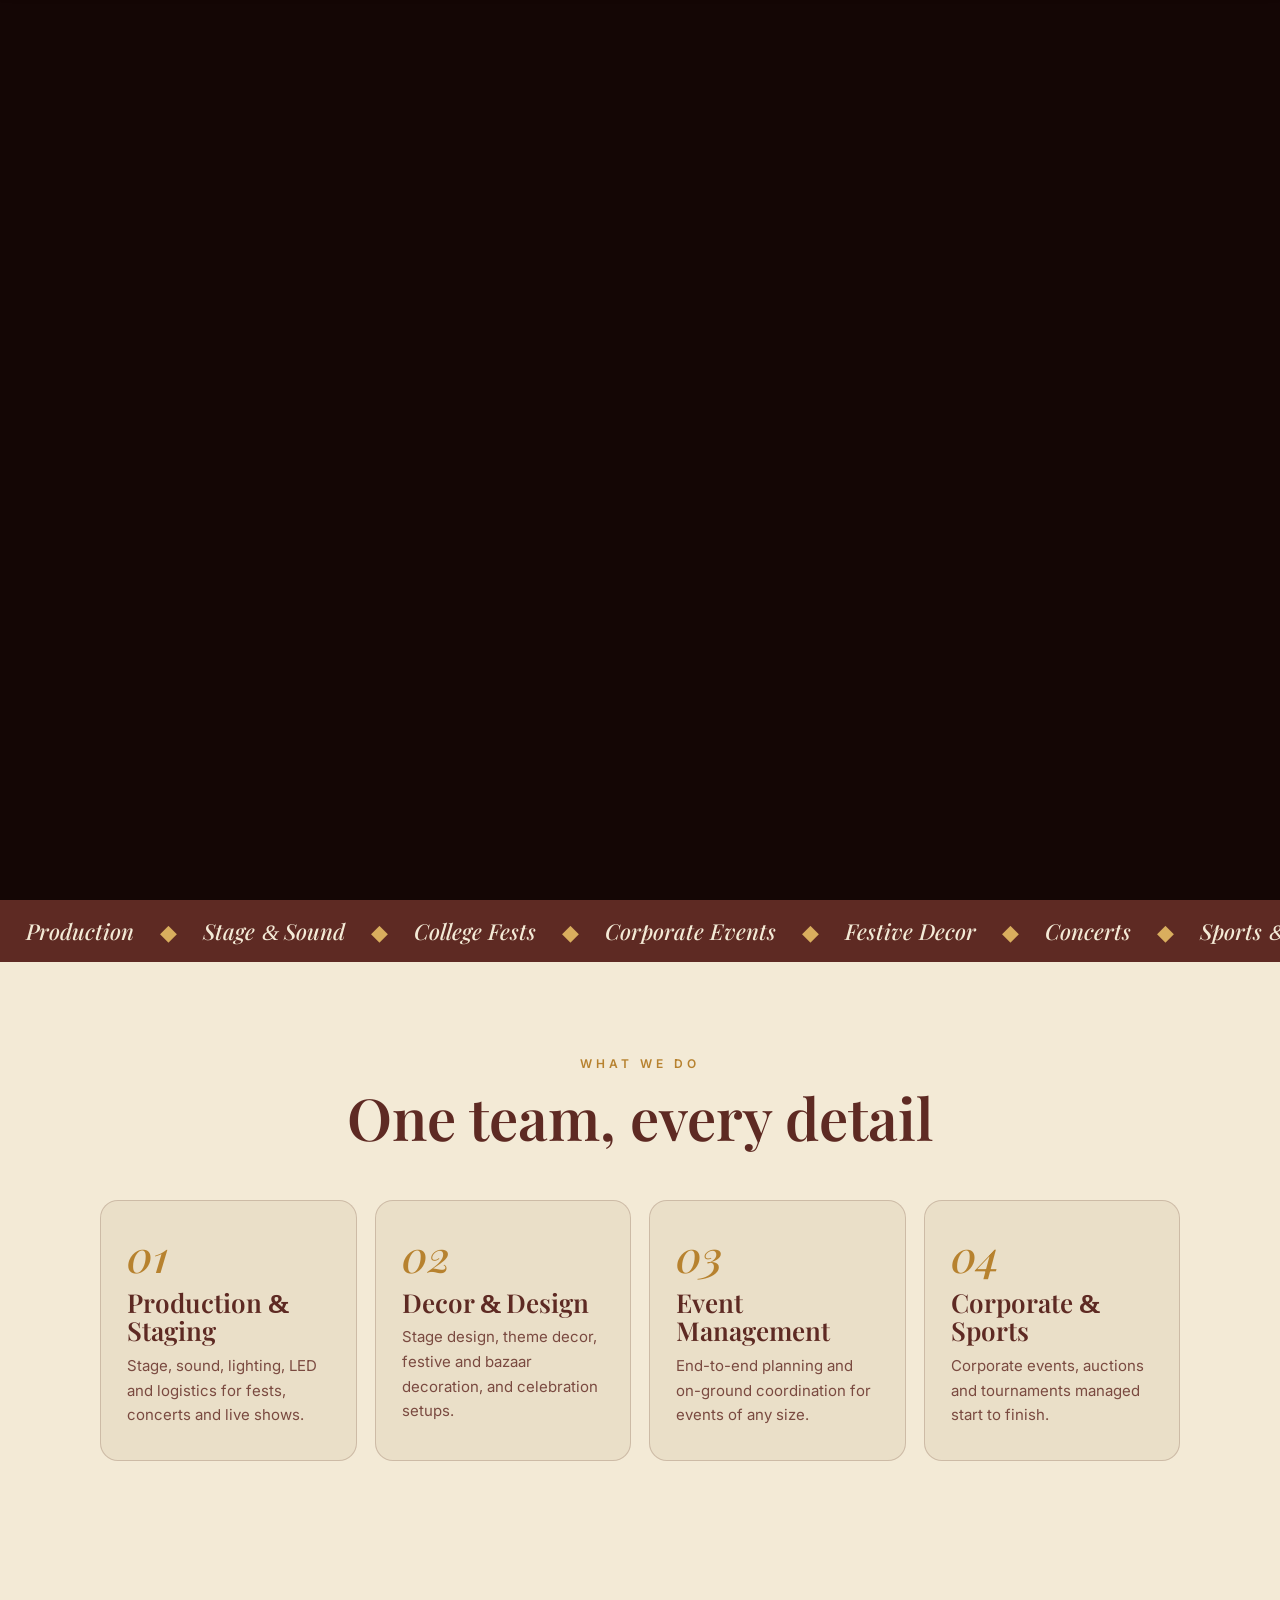
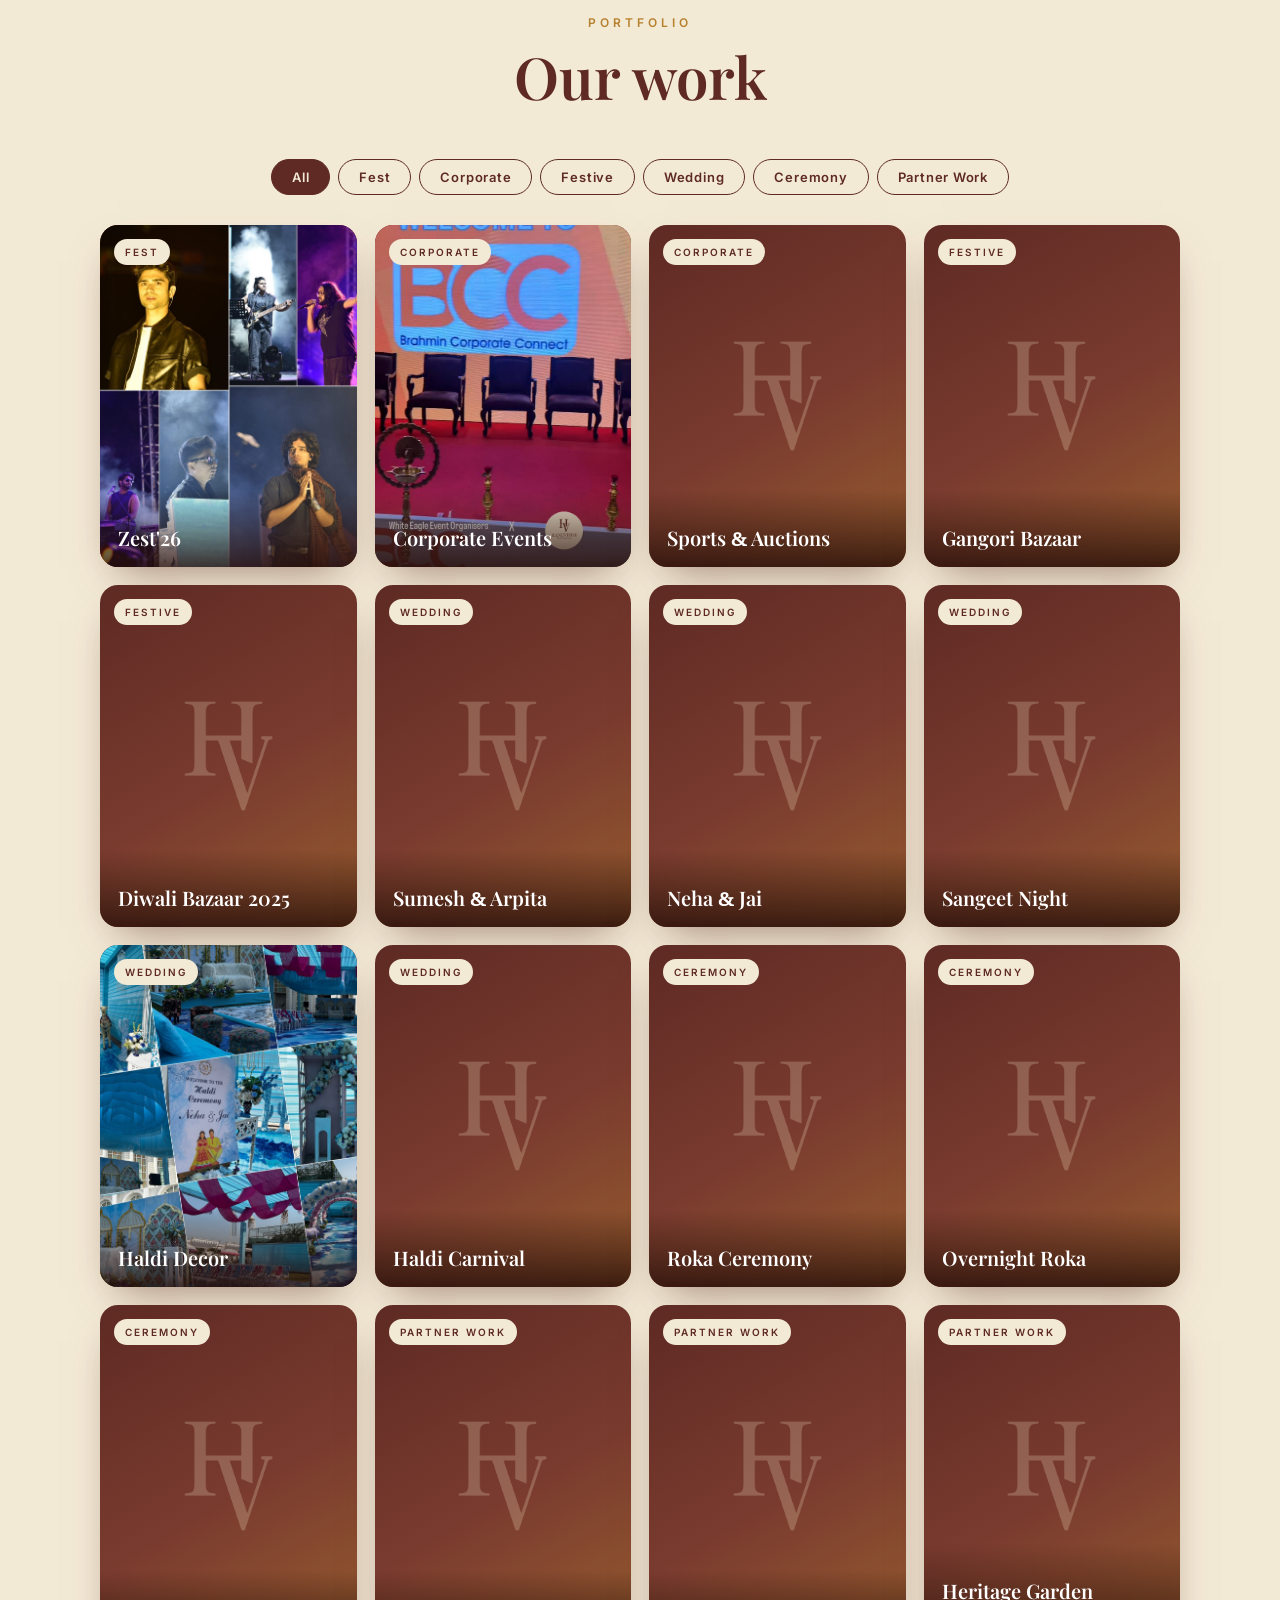
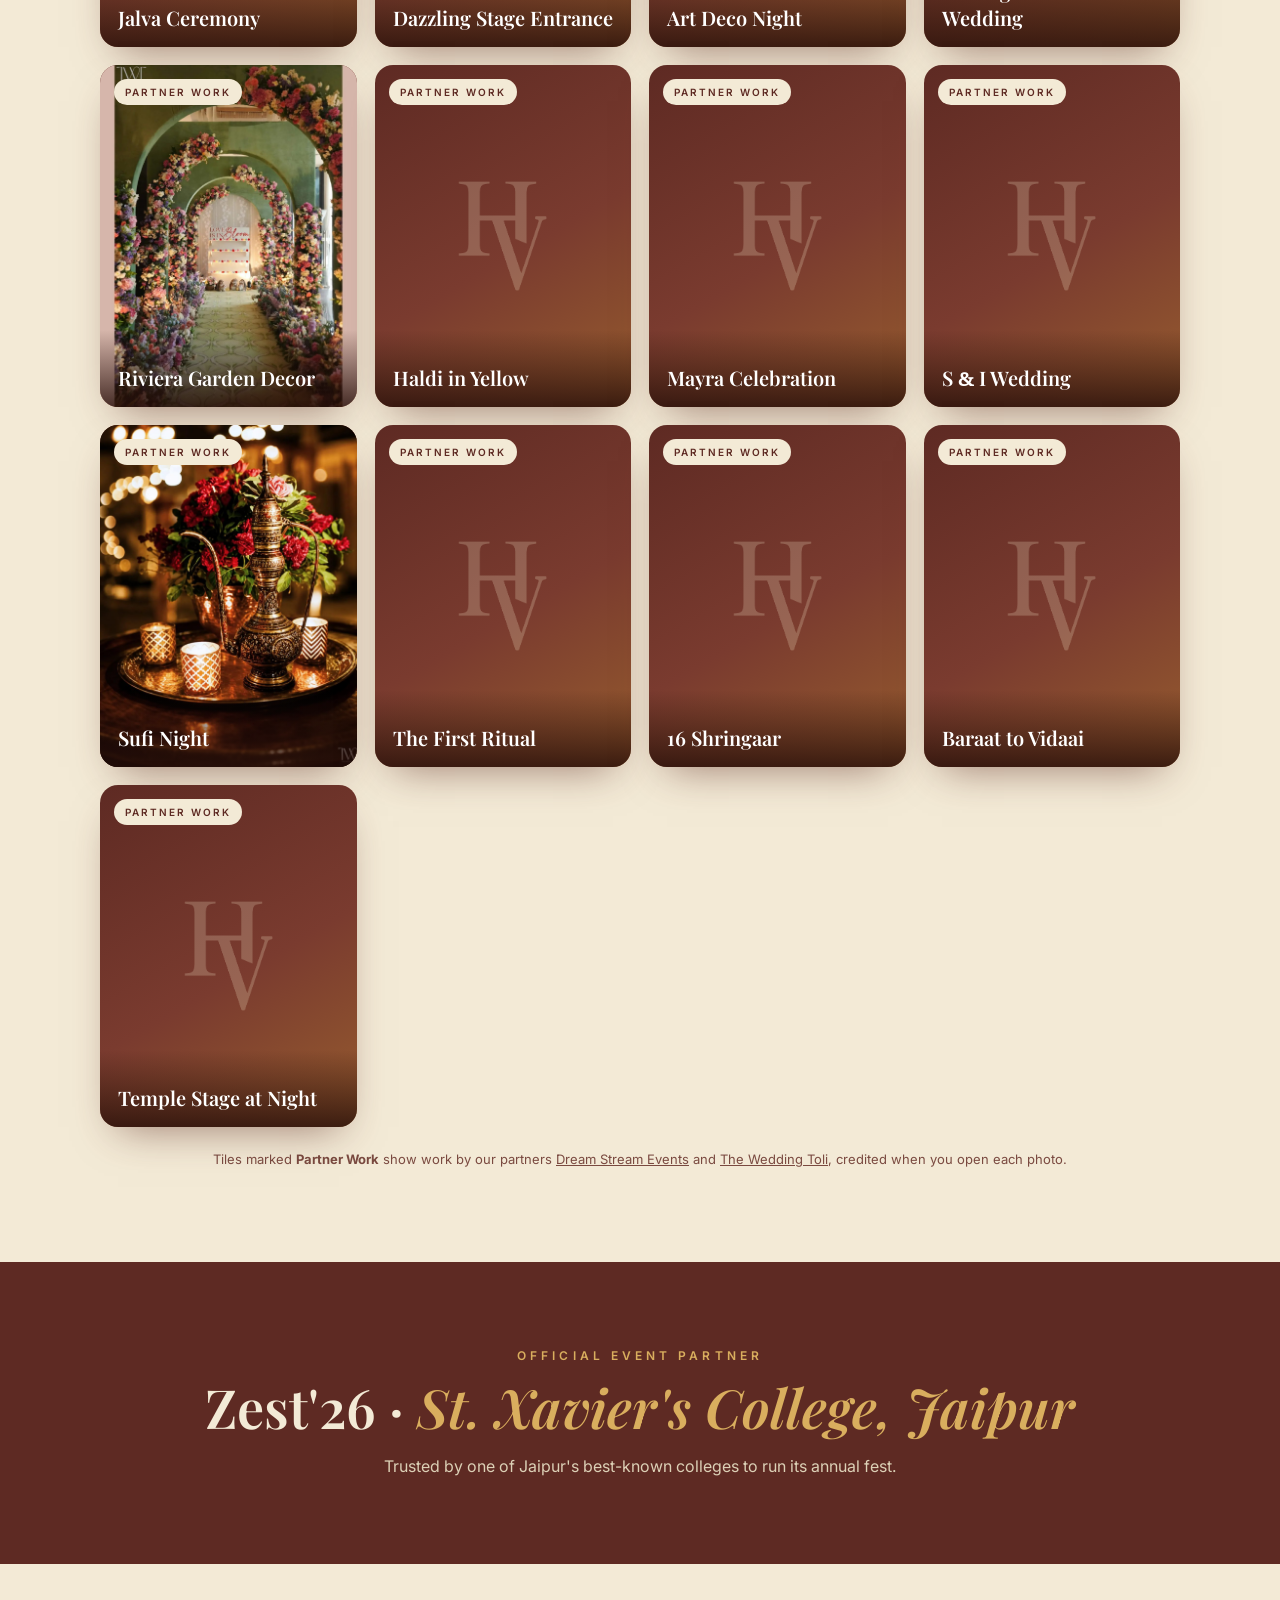
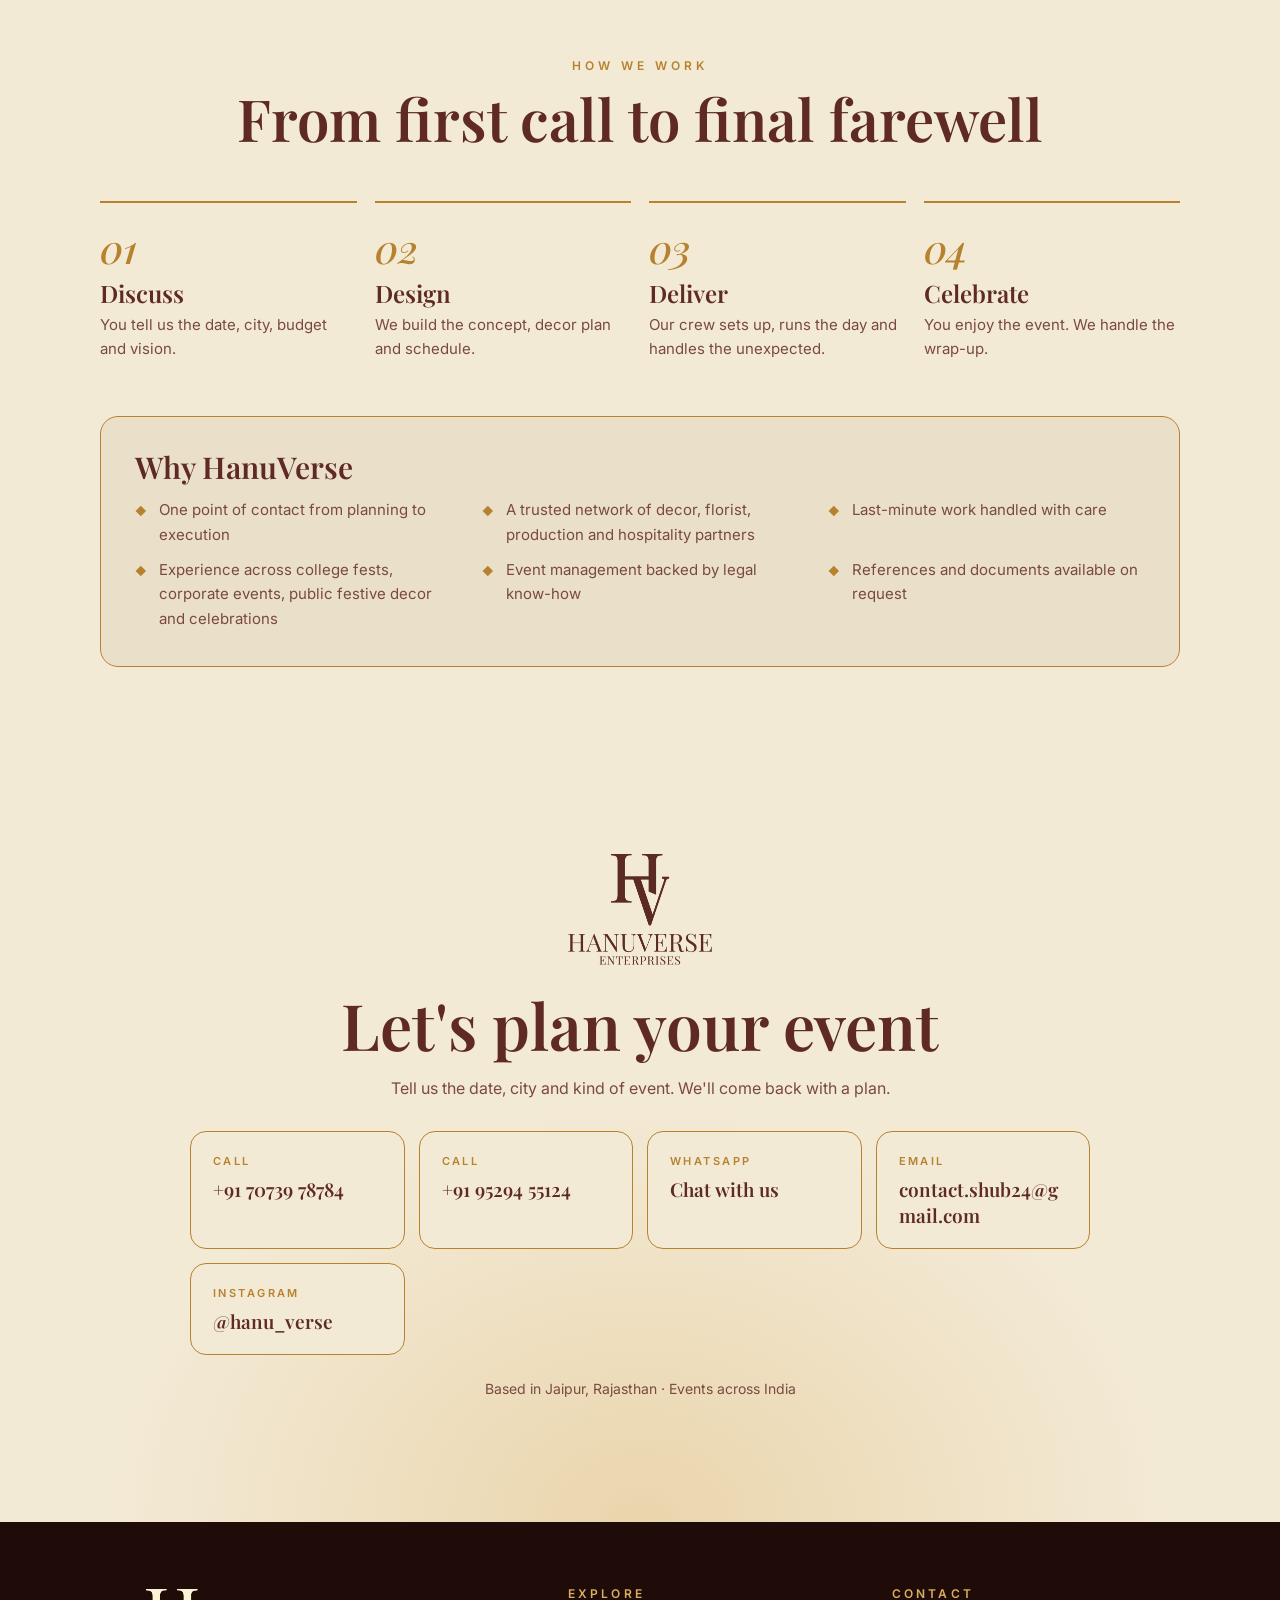
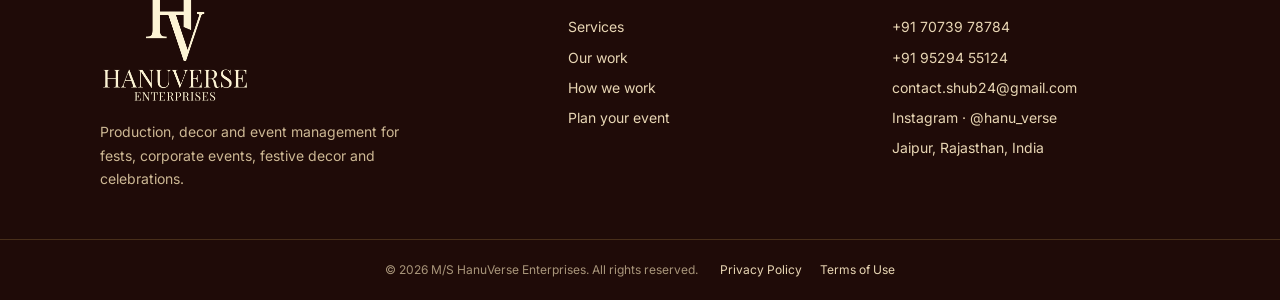
==== commit 276d94e5: "Replace the founders tile with a Wedding Toli event photo The Partner Work gallery showed a 'Meet th" ====
--- a/index.html
+++ b/index.html
@@ -475,7 +475,7 @@
   {p:"ds", n:"The First Ritual",        img:"img/partners/ds-ritual.jpg"},
   {p:"wt", n:"16 Shringaar",            img:"img/partners/wt-shringaar.jpg"},
   {p:"ds", n:"Baraat to Vidaai",        img:"img/partners/ds-forever.jpg"},
-  {p:"wt", n:"The Toli Vision",         img:"img/partners/wt-vision.jpg"}
+  {p:"wt", n:"Temple Stage at Night",   img:"img/partners/wt-temple.jpg"}
 ];
 PARTNER_WORK.forEach(w=>EVENTS.push({c:"Partner Work", n:w.n, d:"Work by "+PARTNERS[w.p].n+".", img:w.img, p:w.p}));
 /* ================================================= */
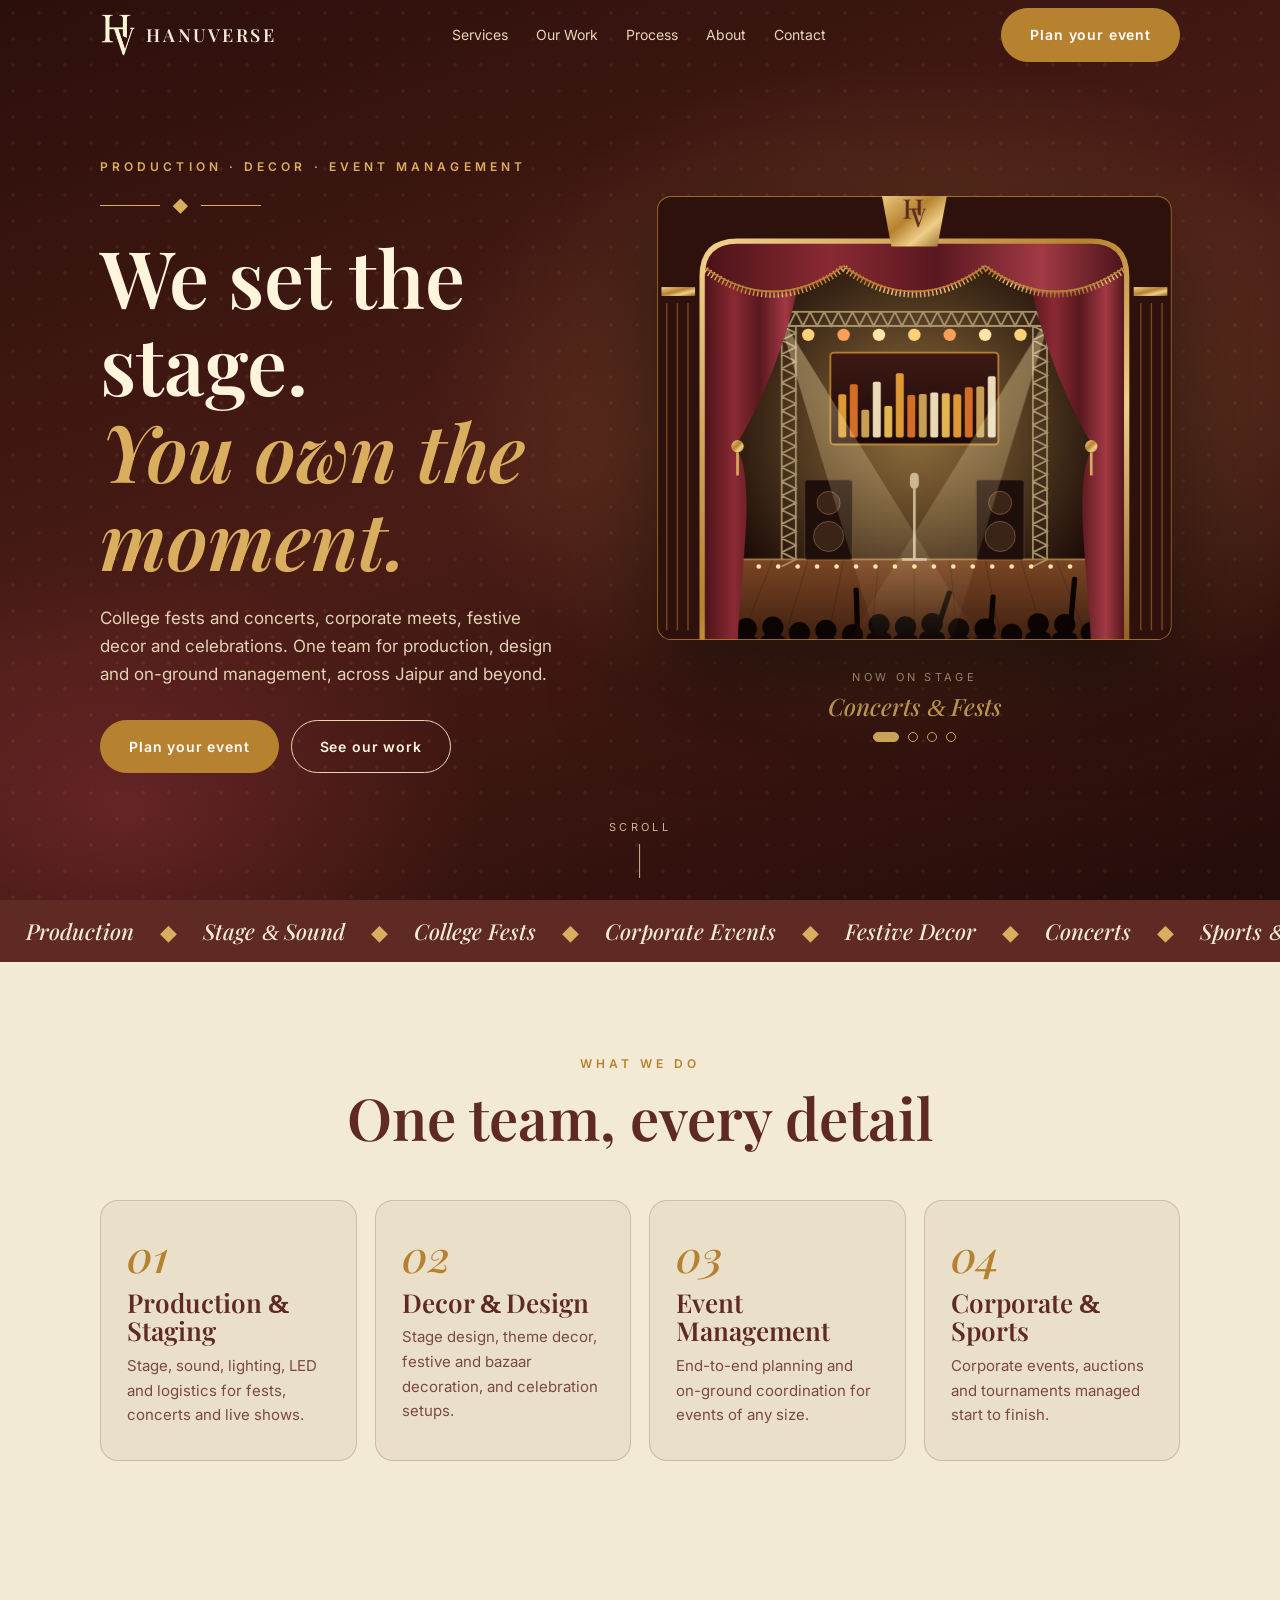
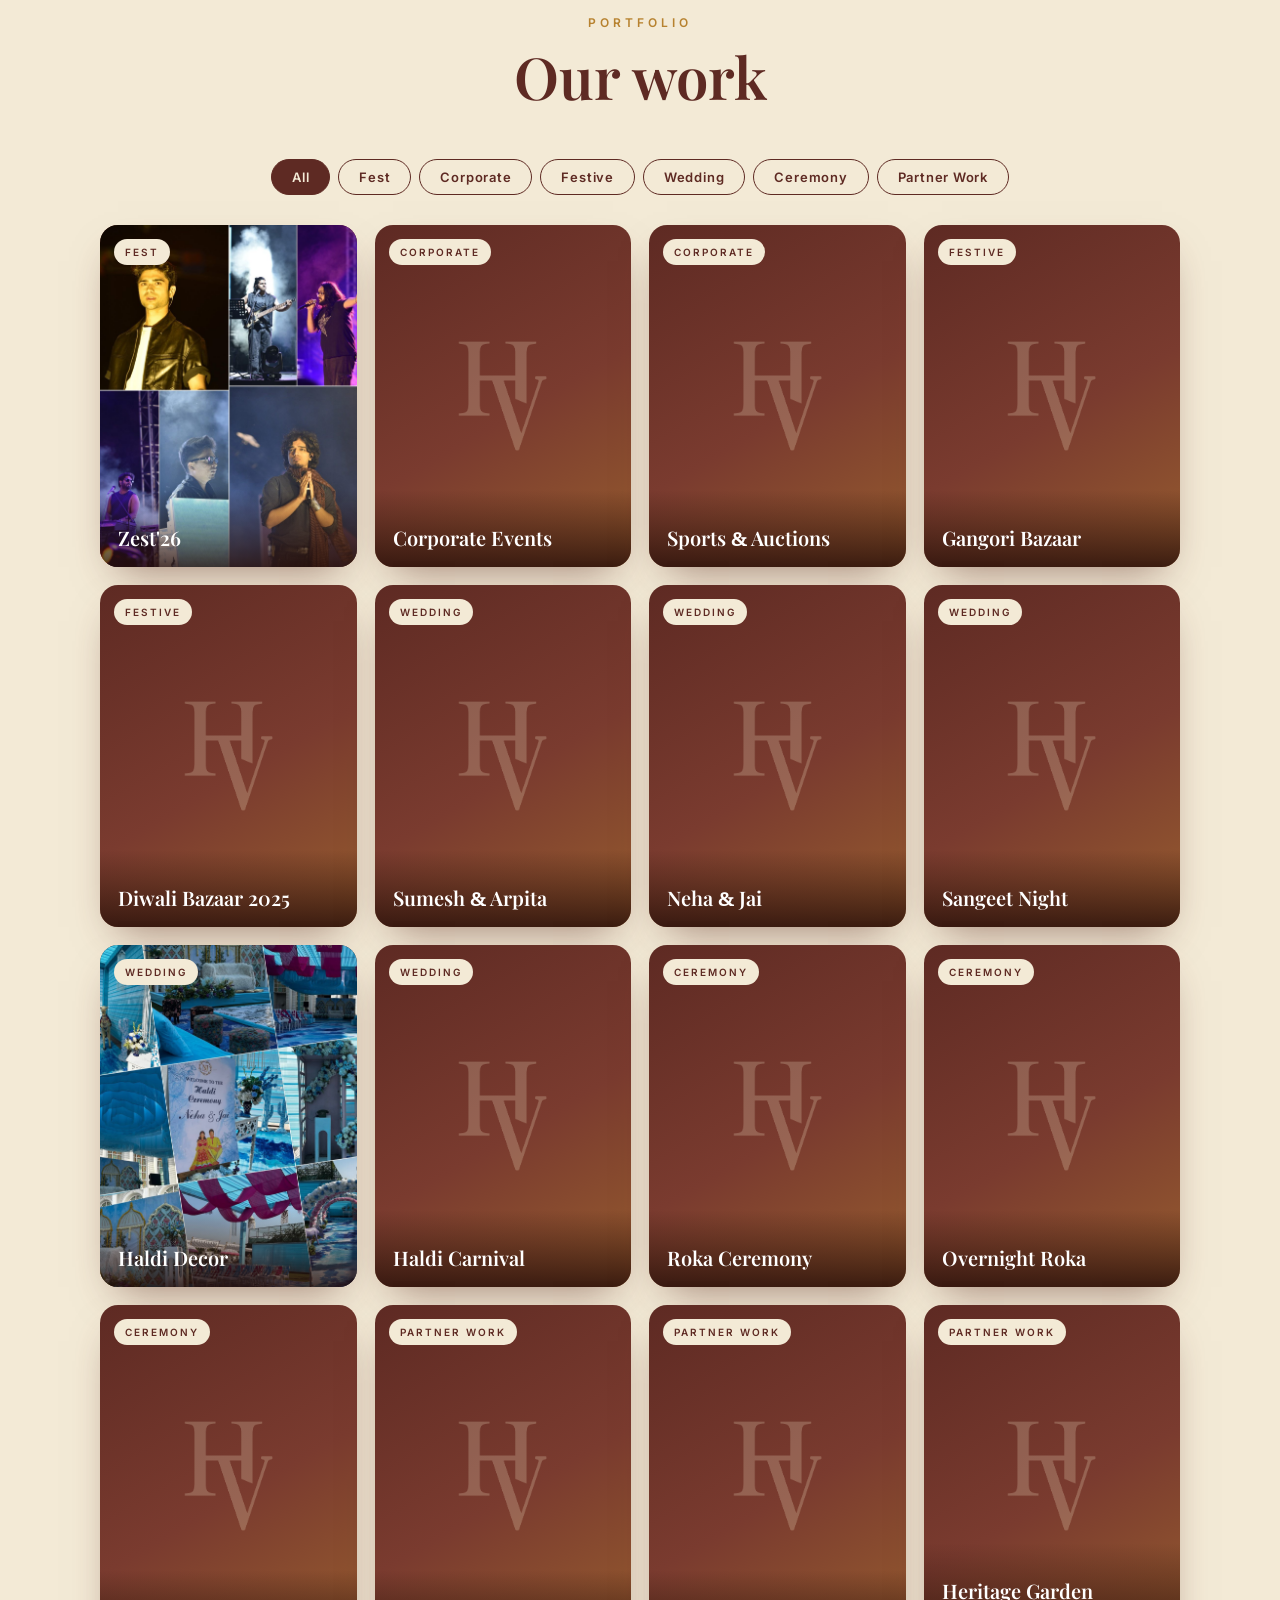
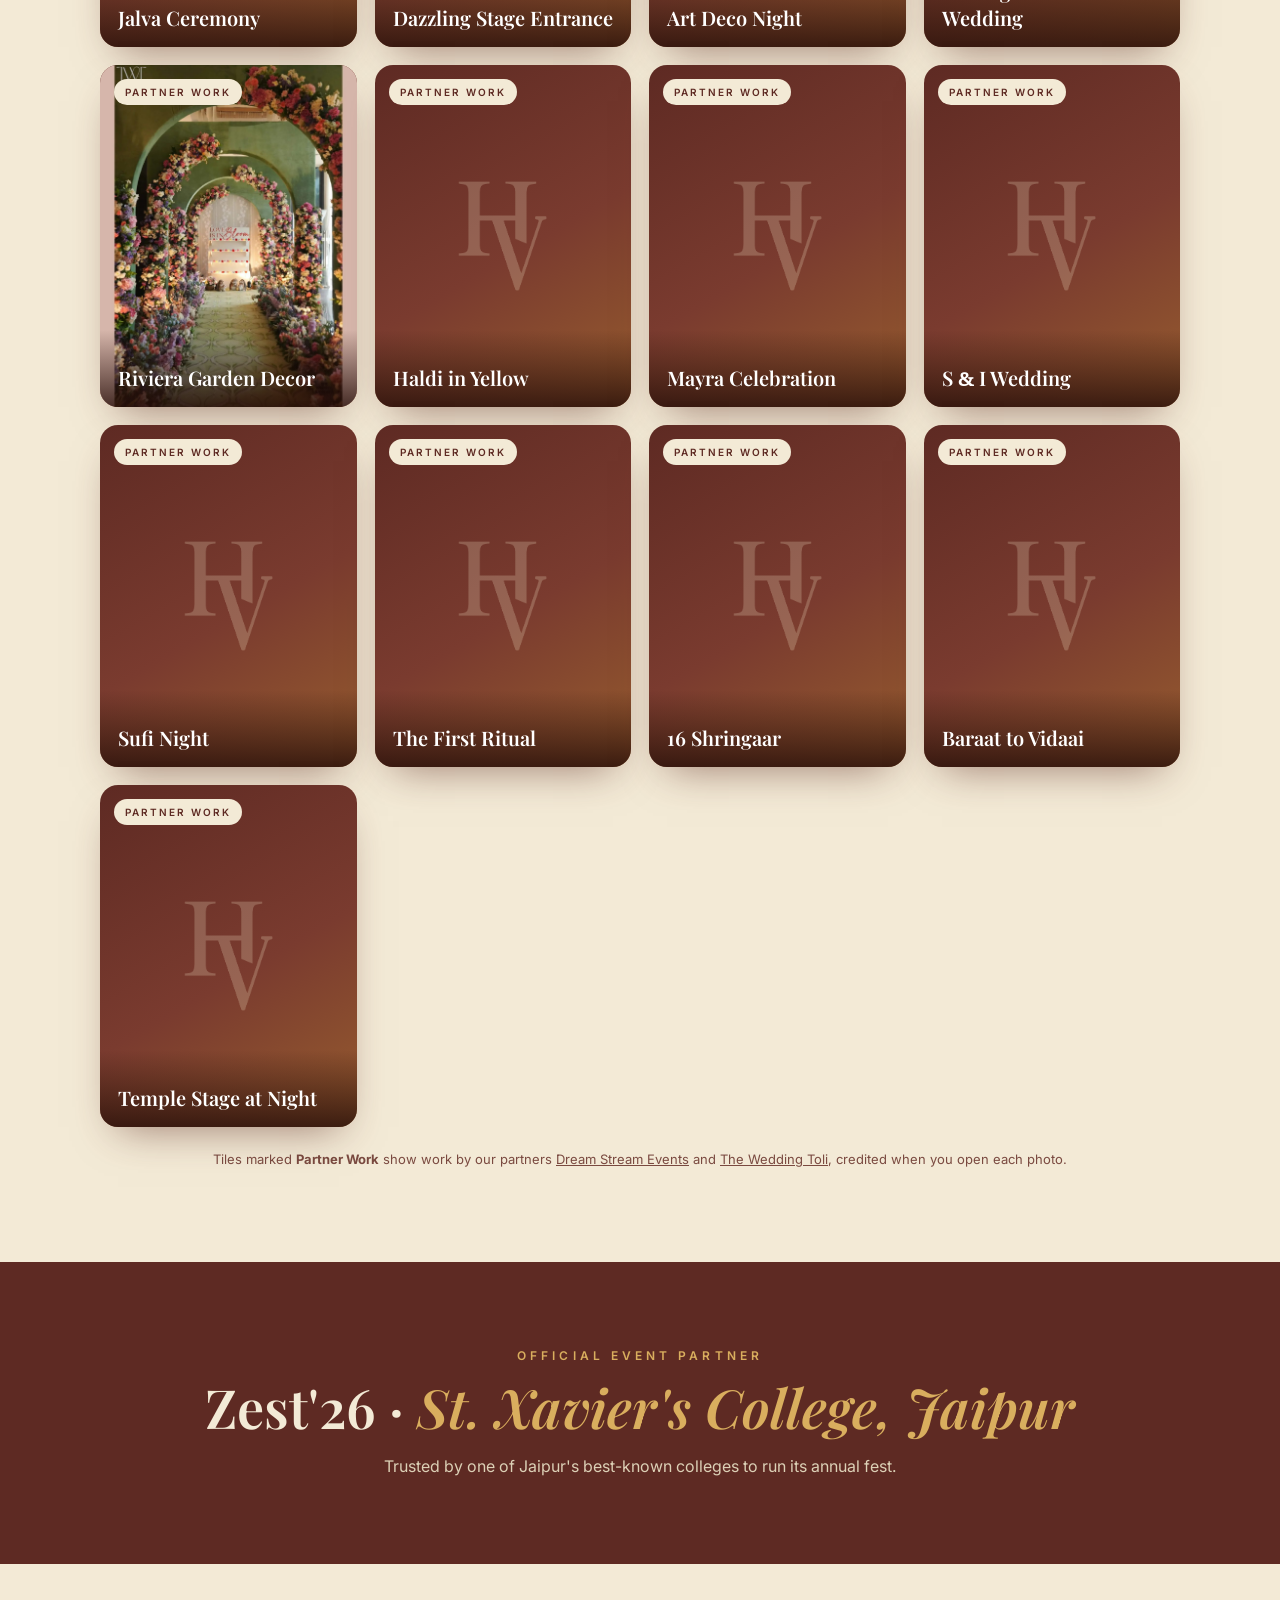
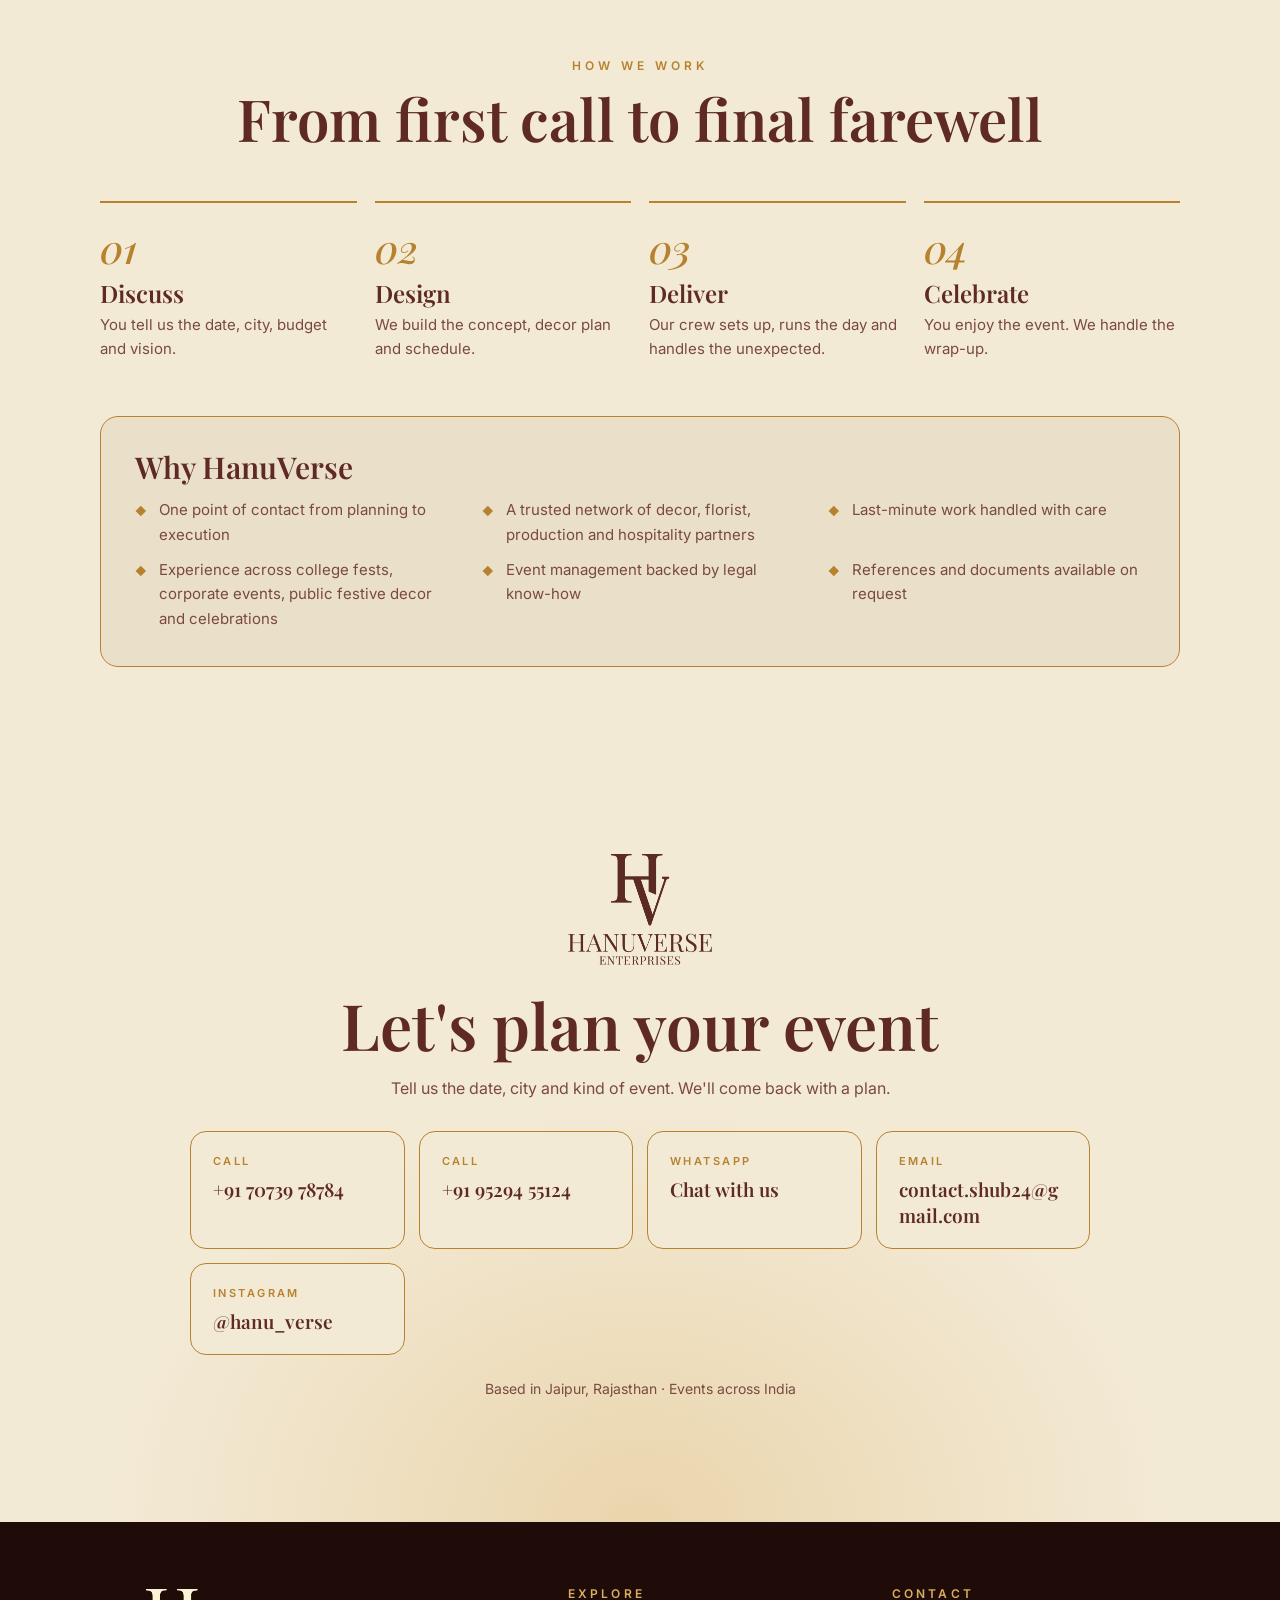
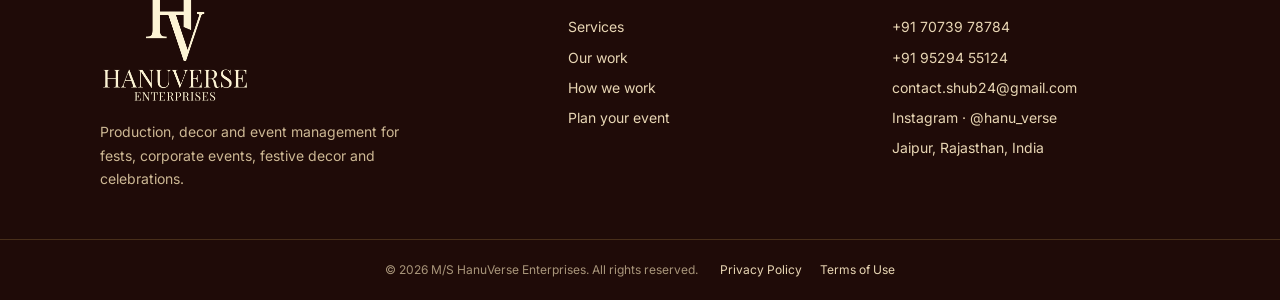
==== commit df7aeecf: "Add SEO files for hanuverse.in Add sitemap.xml and point robots.txt at it. Give every page a canonic" ====
--- a/index.html
+++ b/index.html
@@ -10,8 +10,27 @@
 <meta property="og:site_name" content="HanuVerse Enterprises">
 <meta property="og:title" content="HanuVerse Enterprises | Event Production, Decor &amp; Management">
 <meta property="og:description" content="Production, decor and on-ground management for college fests, corporate events, festive decor and celebrations in Jaipur and beyond.">
-<meta property="og:image" content="img/og.jpg">
+<link rel="canonical" href="https://hanuverse.in/">
+<meta property="og:url" content="https://hanuverse.in/">
+<meta property="og:locale" content="en_IN">
+<meta property="og:image" content="https://hanuverse.in/img/og.jpg">
+<meta property="og:image:width" content="1200">
+<meta property="og:image:height" content="630">
+<meta property="og:image:alt" content="HanuVerse Enterprises logo on a maroon and cream background">
 <meta name="twitter:card" content="summary_large_image">
+<meta name="twitter:title" content="HanuVerse Enterprises | Event Production, Decor &amp; Management">
+<meta name="twitter:description" content="Production, decor and on-ground management for college fests, corporate events, festive decor and celebrations in Jaipur and beyond.">
+<meta name="twitter:image" content="https://hanuverse.in/img/og.jpg">
+<script type="application/ld+json">
+{"@context":"https://schema.org","@type":"LocalBusiness","@id":"https://hanuverse.in/#business",
+"name":"HanuVerse Enterprises","legalName":"M/S HanuVerse Enterprises",
+"description":"Event production, stage and decor, and on-ground event management for college fests, corporate events, festive decor and celebrations.",
+"url":"https://hanuverse.in/","logo":"https://hanuverse.in/img/logo-full.png","image":"https://hanuverse.in/img/og.jpg",
+"telephone":["+91-7073978784","+91-9529455124"],"email":"contact.shub24@gmail.com",
+"address":{"@type":"PostalAddress","addressLocality":"Jaipur","addressRegion":"Rajasthan","addressCountry":"IN"},
+"areaServed":{"@type":"Country","name":"India"},
+"sameAs":["https://www.instagram.com/hanu_verse/"]}
+</script>
 <link rel="icon" href="img/favicon.png" type="image/png">
 <link rel="apple-touch-icon" href="img/apple-touch-icon.png">
 <link rel="preconnect" href="https://fonts.googleapis.com">
